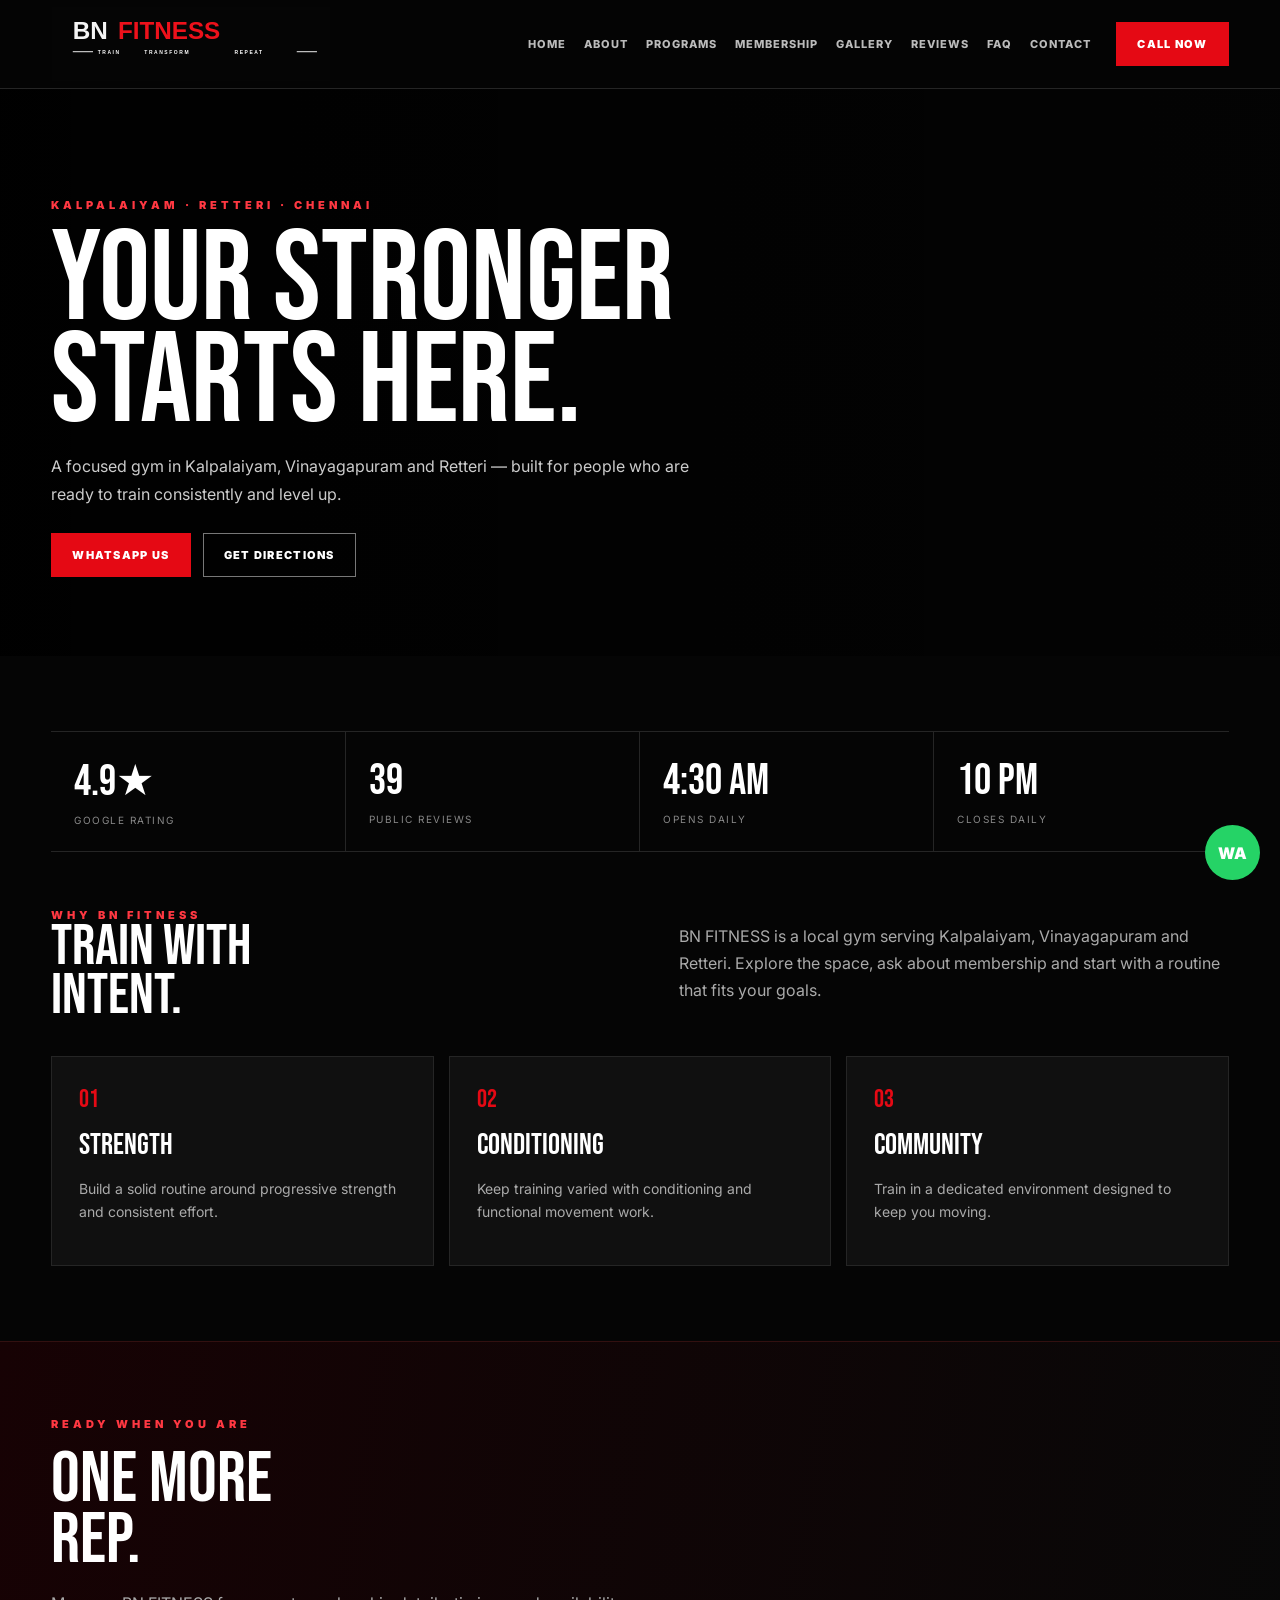
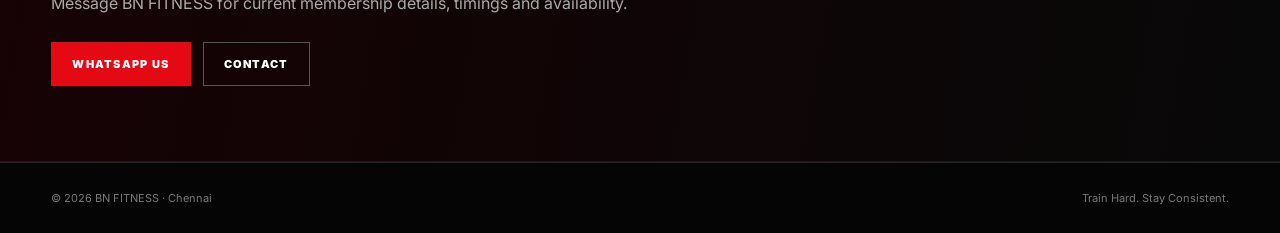
==== index.html @ 68e5e421 "Refresh BN Fitness logo asset cache" ====
<!doctype html><html lang="en"><head><meta charset="utf-8"><meta name="viewport" content="width=device-width,initial-scale=1"><meta name="theme-color" content="#050505"><meta name="description" content="Train with purpose. Build strength. Create a stronger version of yourself at BN FITNESS."><title>BUILD YOUR BEST. | BN FITNESS</title><link rel="stylesheet" href="styles.css"></head><body><header class="nav"><div class="navin container"><a class="logo" href="index.html"><img class="brand-logo" src="assets/bn-fitness-header.svg?v=3" alt="BN FITNESS — Train Transform Repeat"></a><nav class="links"><a href="index.html">Home</a><a href="about.html">About</a><a href="programs.html">Programs</a><a href="membership.html">Membership</a><a href="gallery.html">Gallery</a><a href="reviews.html">Reviews</a><a href="faq.html">FAQ</a><a href="contact.html">Contact</a></nav><a class="btn" href="tel:+917550177070">Call Now</a><button class="menu" id="menuBtn">☰</button></div><div class="mobile" id="mobileMenu"><a href="index.html">Home</a><a href="about.html">About</a><a href="programs.html">Programs</a><a href="membership.html">Membership</a><a href="gallery.html">Gallery</a><a href="reviews.html">Reviews</a><a href="faq.html">FAQ</a><a href="contact.html">Contact</a></div></header><section class="hero" style="background-image:url('https://images.unsplash.com/photo-1534438327276-14e5300c3a48?auto=format&fit=crop&w=1800&q=85')"><div class="container"><div class="ey">KALPALAIYAM · RETTERI · CHENNAI</div><h1>YOUR STRONGER<br>STARTS HERE.</h1><p>A focused gym in Kalpalaiyam, Vinayagapuram and Retteri — built for people who are ready to train consistently and level up.</p><div class="actions"><a class="btn" href="https://wa.me/917550177070?text=Hi%20BN%20FITNESS%2C%20I%27d%20like%20to%20visit%20the%20gym." target="_blank">WhatsApp Us</a><a class="btn out" href="https://www.google.com/maps/search/?api=1&query=BN%20FITNESS%2C%20Kalpalaiyam%2C%20Chennai" target="_blank">Get Directions</a></div></div></section><section class="page"><div class="container"><div class="stats"><div class="stat"><strong>4.9★</strong><span>Google rating</span></div><div class="stat"><strong>39</strong><span>Public reviews</span></div><div class="stat"><strong>4:30 AM</strong><span>Opens daily</span></div><div class="stat"><strong>10 PM</strong><span>Closes daily</span></div></div><div class="head"><div><div class="ey">WHY BN FITNESS</div><h2>TRAIN WITH<br>INTENT.</h2></div><p>BN FITNESS is a local gym serving Kalpalaiyam, Vinayagapuram and Retteri. Explore the space, ask about membership and start with a routine that fits your goals.</p></div><div class="grid"><article class="card"><span class="num">01</span><h3>Strength</h3><p>Build a solid routine around progressive strength and consistent effort.</p></article><article class="card"><span class="num">02</span><h3>Conditioning</h3><p>Keep training varied with conditioning and functional movement work.</p></article><article class="card"><span class="num">03</span><h3>Community</h3><p>Train in a dedicated environment designed to keep you moving.</p></article></div></div></section><section class="cta"><div class="container"><div class="ey">READY WHEN YOU ARE</div><h2>ONE MORE<br>REP.</h2><p>Message BN FITNESS for current membership details, timings and availability.</p><div class="actions"><a class="btn" href="https://wa.me/917550177070?text=Hi%20BN%20FITNESS%2C%20I%27d%20like%20membership%20details." target="_blank">WhatsApp Us</a><a class="btn out" href="contact.html">Contact</a></div></div></section><footer><div class="container foot"><span>© 2026 BN FITNESS · Chennai</span><span>Train Hard. Stay Consistent.</span></div></footer><a class="float" href="https://wa.me/917550177070" target="_blank">WA</a><script src="script.js"></script></body></html>
---- styles.css ----
@import url('https://fonts.googleapis.com/css2?family=Bebas+Neue&family=Inter:wght@400;500;600;700;800;900&display=swap');:root{--r:#e50914;--b:#050505;--p:#101010;--l:#252525;--m:#aaa}*{box-sizing:border-box}html{scroll-behavior:smooth}body{margin:0;background:var(--b);color:#fff;font-family:Inter,Arial,sans-serif}a{color:inherit;text-decoration:none}.container{width:min(1180px,92%);margin:auto}.nav{position:sticky;top:0;z-index:9;background:#050505ee;border-bottom:1px solid var(--l);backdrop-filter:blur(12px)}.navin{height:88px;display:flex;align-items:center;gap:25px}.logo{display:block;width:280px;line-height:1}.brand-logo{display:block;width:280px;height:auto;max-width:100%;object-fit:contain}.brandname{font:29px 'Bebas Neue';line-height:.8;white-space:nowrap}.bnmark{font-size:42px;line-height:.75}.tagline{display:flex;align-items:center;justify-content:flex-start;gap:10px;width:100%;color:#fff;font:700 8px 'Inter',Arial,sans-serif;letter-spacing:3px;white-space:nowrap}.tagline i{display:block;width:55px;height:1px;background:#fff;opacity:.9;flex:0 0 55px}.tagline i:last-child{margin-left:1px}.red{color:var(--r)}.links{display:flex;gap:18px;margin-left:auto}.links a{font-size:11px;font-weight:800;text-transform:uppercase;letter-spacing:1px;color:#bbb}.btn{display:inline-block;background:var(--r);border:1px solid var(--r);padding:14px 20px;font-size:11px;font-weight:900;letter-spacing:1.3px;text-transform:uppercase}.btn.out{background:transparent;border-color:#555}.menu{display:none;background:none;border:0;color:#fff;font-size:25px;margin-left:auto}.mobile{display:none;background:#090909;padding:12px 4%}.mobile.open{display:grid}.mobile a{padding:13px 0;border-bottom:1px solid #1c1c1c;font-size:12px;font-weight:800;text-transform:uppercase}.hero{min-height:63vh;background-size:cover;background-position:center;display:flex;align-items:end;position:relative}.hero:before{content:'';position:absolute;inset:0;background:linear-gradient(90deg,#000e,#0005),linear-gradient(0deg,#050505,transparent 55%)}.hero .container{position:relative;padding:95px 0 65px}.ey{font-size:11px;font-weight:900;letter-spacing:4px;color:#ff3842}.hero h1{font:clamp(65px,10vw,130px)/.8 'Bebas Neue';margin:18px 0;max-width:950px}.hero p{max-width:650px;color:#ccc;line-height:1.75}.page{padding:75px 0}.head{display:flex;justify-content:space-between;gap:30px;align-items:end;margin-bottom:35px}.head h2,.split h2,.cta h2{font:58px/.85 'Bebas Neue';margin:0}.head p{max-width:550px;color:var(--m);line-height:1.7}.grid{display:grid;grid-template-columns:repeat(3,1fr);gap:15px}.card,.review{background:var(--p);border:1px solid var(--l);padding:27px}.card h3{font:30px 'Bebas Neue';margin:12px 0}.card p,.review p{color:#aaa;line-height:1.7;font-size:14px}.num{color:var(--r);font:25px 'Bebas Neue'}.split{display:grid;grid-template-columns:1fr 1fr;gap:50px;align-items:center}.split h2{font-size:70px}.split p{color:#aaa;line-height:1.8}.visual{min-height:450px;background-size:cover;background-position:center;border:1px solid var(--l)}.stats{display:grid;grid-template-columns:repeat(4,1fr);border-block:1px solid var(--l);margin-bottom:55px}.stat{padding:23px;border-right:1px solid var(--l)}.stat:last-child{border:0}.stat strong{display:block;font:43px 'Bebas Neue'}.stat span{font-size:10px;color:#888;text-transform:uppercase;letter-spacing:1.5px}.actions{display:flex;gap:12px;flex-wrap:wrap;margin-top:25px}.cta{padding:75px 0;background:linear-gradient(100deg,#170204,#080808);border-block:1px solid #321010}.cta h2{font-size:72px;margin:18px 0}.cta p{color:#aaa;max-width:600px;line-height:1.7}.form{display:grid;gap:13px}.form input,.form textarea,.form select{width:100%;background:#0d0d0d;border:1px solid #292929;color:#fff;padding:16px}.form textarea{min-height:150px}.gallery{display:grid;grid-template-columns:repeat(3,1fr);gap:8px}.gallery img{width:100%;aspect-ratio:1;object-fit:cover;display:block}.faq{border-top:1px solid var(--l)}details{border-bottom:1px solid var(--l);padding:22px 0}summary{font-weight:800;cursor:pointer}details p{color:#aaa;line-height:1.7}.notice{padding:15px 18px;background:#120a0a;border:1px solid #3a1717;color:#aaa;font-size:12px;line-height:1.6;margin-bottom:25px}.map{width:100%;height:420px;border:0;filter:grayscale(1)}footer{border-top:1px solid var(--l);padding:28px 0;color:#777;font-size:11px}.foot{display:flex;justify-content:space-between}.float{position:fixed;right:20px;bottom:20px;background:#25d366;color:#fff;width:55px;height:55px;border-radius:50%;display:grid;place-items:center;font-weight:900;z-index:20}@media(max-width:900px){.links,.navin>.btn{display:none}.menu{display:block}.grid{grid-template-columns:1fr 1fr}.split{grid-template-columns:1fr}.gallery{grid-template-columns:1fr 1fr}.stats{grid-template-columns:1fr 1fr}.stat:nth-child(2){border-right:0}.stat:nth-child(-n+2){border-bottom:1px solid var(--l)}.head{display:block}}@media(max-width:560px){.logo{width:100%;max-width:240px}.brand-logo{width:240px;height:auto}.tagline{font-size:7px;letter-spacing:2.5px}.tagline i{width:38px;flex-basis:38px}.grid,.gallery{grid-template-columns:1fr}.hero h1{font-size:70px}.head h2,.cta h2{font-size:52px}.split h2{font-size:55px}.page{padding:58px 0}.foot{display:block}.foot span{display:block;margin:7px 0}}.gallery figure{margin:0;background:#0d0d0d;border:1px solid #252525;overflow:hidden}.gallery figure img{aspect-ratio:4/3}.gallery figcaption{padding:12px 14px;font-size:10px;font-weight:800;letter-spacing:1.2px;text-transform:uppercase;color:#aaa}.hero .actions{position:relative}.hero .btn.out{border-color:#777}.gallery-actions{display:flex;gap:12px;flex-wrap:wrap;margin-top:28px}.add-images{cursor:pointer;position:relative}.add-images input{display:none}@media(max-width:560px){.gallery-actions{display:grid}.gallery-actions .btn{width:100%;text-align:center}}
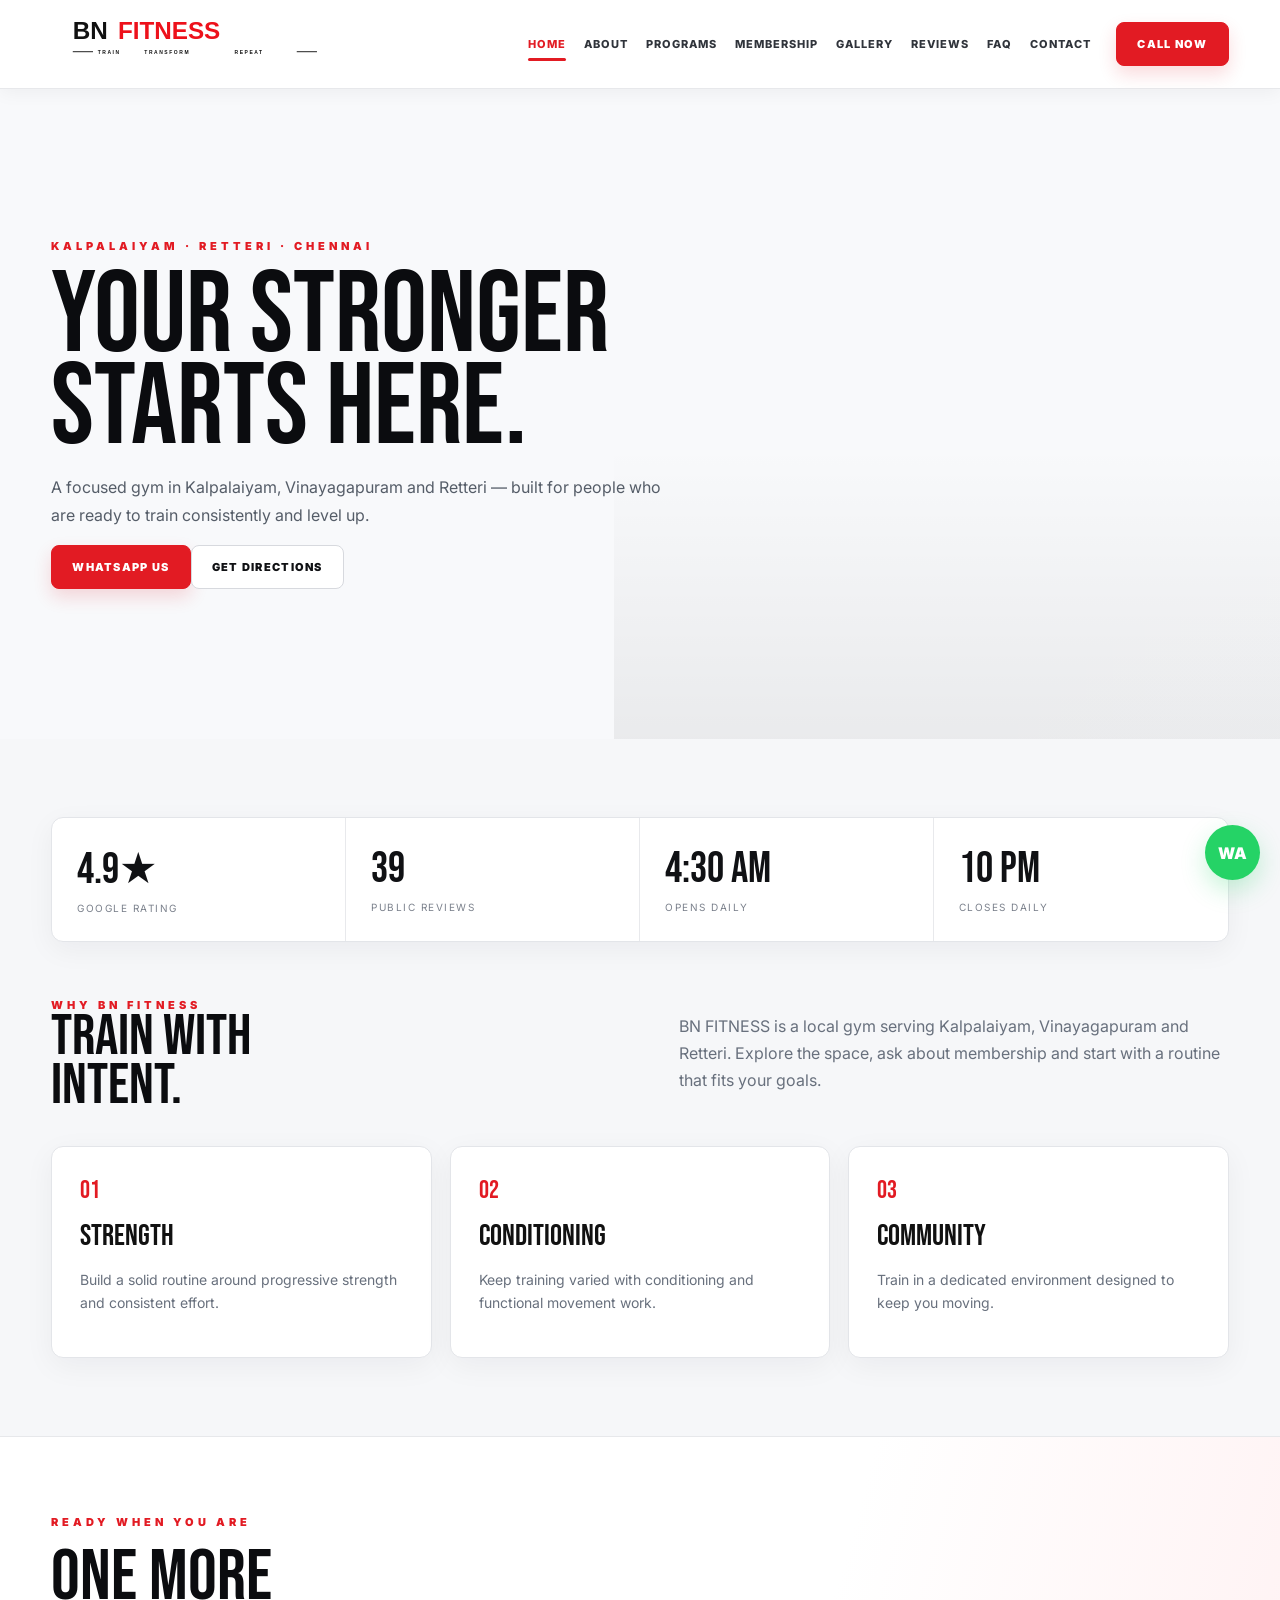
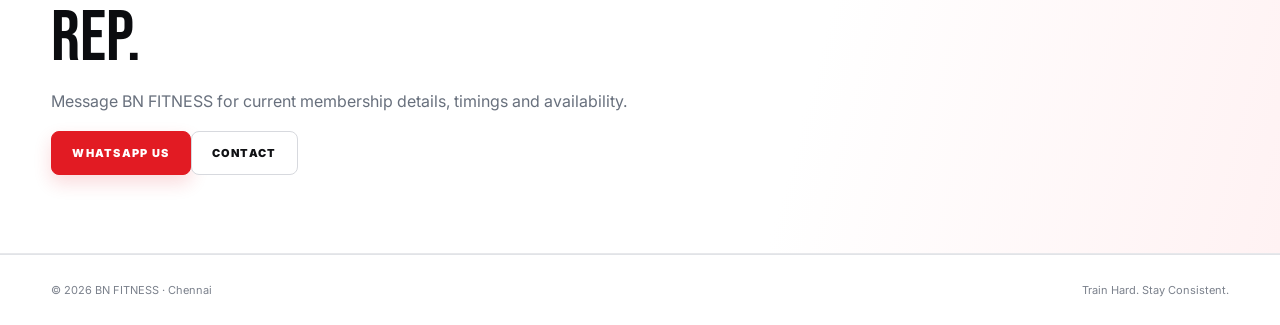
==== commit db5b580d: "Update page theme color for light design" ====
--- a/index.html
+++ b/index.html
@@ -1 +1 @@
-<!doctype html><html lang="en"><head><meta charset="utf-8"><meta name="viewport" content="width=device-width,initial-scale=1"><meta name="theme-color" content="#050505"><meta name="description" content="Train with purpose. Build strength. Create a stronger version of yourself at BN FITNESS."><title>BUILD YOUR BEST. | BN FITNESS</title><link rel="stylesheet" href="styles.css"></head><body><header class="nav"><div class="navin container"><a class="logo" href="index.html"><img class="brand-logo" src="assets/bn-fitness-header.svg?v=3" alt="BN FITNESS — Train Transform Repeat"></a><nav class="links"><a href="index.html">Home</a><a href="about.html">About</a><a href="programs.html">Programs</a><a href="membership.html">Membership</a><a href="gallery.html">Gallery</a><a href="reviews.html">Reviews</a><a href="faq.html">FAQ</a><a href="contact.html">Contact</a></nav><a class="btn" href="tel:+917550177070">Call Now</a><button class="menu" id="menuBtn">☰</button></div><div class="mobile" id="mobileMenu"><a href="index.html">Home</a><a href="about.html">About</a><a href="programs.html">Programs</a><a href="membership.html">Membership</a><a href="gallery.html">Gallery</a><a href="reviews.html">Reviews</a><a href="faq.html">FAQ</a><a href="contact.html">Contact</a></div></header><section class="hero" style="background-image:url('https://images.unsplash.com/photo-1534438327276-14e5300c3a48?auto=format&fit=crop&w=1800&q=85')"><div class="container"><div class="ey">KALPALAIYAM · RETTERI · CHENNAI</div><h1>YOUR STRONGER<br>STARTS HERE.</h1><p>A focused gym in Kalpalaiyam, Vinayagapuram and Retteri — built for people who are ready to train consistently and level up.</p><div class="actions"><a class="btn" href="https://wa.me/917550177070?text=Hi%20BN%20FITNESS%2C%20I%27d%20like%20to%20visit%20the%20gym." target="_blank">WhatsApp Us</a><a class="btn out" href="https://www.google.com/maps/search/?api=1&query=BN%20FITNESS%2C%20Kalpalaiyam%2C%20Chennai" target="_blank">Get Directions</a></div></div></section><section class="page"><div class="container"><div class="stats"><div class="stat"><strong>4.9★</strong><span>Google rating</span></div><div class="stat"><strong>39</strong><span>Public reviews</span></div><div class="stat"><strong>4:30 AM</strong><span>Opens daily</span></div><div class="stat"><strong>10 PM</strong><span>Closes daily</span></div></div><div class="head"><div><div class="ey">WHY BN FITNESS</div><h2>TRAIN WITH<br>INTENT.</h2></div><p>BN FITNESS is a local gym serving Kalpalaiyam, Vinayagapuram and Retteri. Explore the space, ask about membership and start with a routine that fits your goals.</p></div><div class="grid"><article class="card"><span class="num">01</span><h3>Strength</h3><p>Build a solid routine around progressive strength and consistent effort.</p></article><article class="card"><span class="num">02</span><h3>Conditioning</h3><p>Keep training varied with conditioning and functional movement work.</p></article><article class="card"><span class="num">03</span><h3>Community</h3><p>Train in a dedicated environment designed to keep you moving.</p></article></div></div></section><section class="cta"><div class="container"><div class="ey">READY WHEN YOU ARE</div><h2>ONE MORE<br>REP.</h2><p>Message BN FITNESS for current membership details, timings and availability.</p><div class="actions"><a class="btn" href="https://wa.me/917550177070?text=Hi%20BN%20FITNESS%2C%20I%27d%20like%20membership%20details." target="_blank">WhatsApp Us</a><a class="btn out" href="contact.html">Contact</a></div></div></section><footer><div class="container foot"><span>© 2026 BN FITNESS · Chennai</span><span>Train Hard. Stay Consistent.</span></div></footer><a class="float" href="https://wa.me/917550177070" target="_blank">WA</a><script src="script.js"></script></body></html>+<!doctype html><html lang="en"><head><meta charset="utf-8"><meta name="viewport" content="width=device-width,initial-scale=1"><meta name="theme-color" content="#f6f7f9"><meta name="description" content="Train with purpose. Build strength. Create a stronger version of yourself at BN FITNESS."><title>BUILD YOUR BEST. | BN FITNESS</title><link rel="stylesheet" href="styles.css"></head><body><header class="nav"><div class="navin container"><a class="logo" href="index.html"><img class="brand-logo" src="assets/bn-fitness-header.svg?v=3" alt="BN FITNESS — Train Transform Repeat"></a><nav class="links"><a href="index.html">Home</a><a href="about.html">About</a><a href="programs.html">Programs</a><a href="membership.html">Membership</a><a href="gallery.html">Gallery</a><a href="reviews.html">Reviews</a><a href="faq.html">FAQ</a><a href="contact.html">Contact</a></nav><a class="btn" href="tel:+917550177070">Call Now</a><button class="menu" id="menuBtn">☰</button></div><div class="mobile" id="mobileMenu"><a href="index.html">Home</a><a href="about.html">About</a><a href="programs.html">Programs</a><a href="membership.html">Membership</a><a href="gallery.html">Gallery</a><a href="reviews.html">Reviews</a><a href="faq.html">FAQ</a><a href="contact.html">Contact</a></div></header><section class="hero" style="background-image:url('https://images.unsplash.com/photo-1534438327276-14e5300c3a48?auto=format&fit=crop&w=1800&q=85')"><div class="container"><div class="ey">KALPALAIYAM · RETTERI · CHENNAI</div><h1>YOUR STRONGER<br>STARTS HERE.</h1><p>A focused gym in Kalpalaiyam, Vinayagapuram and Retteri — built for people who are ready to train consistently and level up.</p><div class="actions"><a class="btn" href="https://wa.me/917550177070?text=Hi%20BN%20FITNESS%2C%20I%27d%20like%20to%20visit%20the%20gym." target="_blank">WhatsApp Us</a><a class="btn out" href="https://www.google.com/maps/search/?api=1&query=BN%20FITNESS%2C%20Kalpalaiyam%2C%20Chennai" target="_blank">Get Directions</a></div></div></section><section class="page"><div class="container"><div class="stats"><div class="stat"><strong>4.9★</strong><span>Google rating</span></div><div class="stat"><strong>39</strong><span>Public reviews</span></div><div class="stat"><strong>4:30 AM</strong><span>Opens daily</span></div><div class="stat"><strong>10 PM</strong><span>Closes daily</span></div></div><div class="head"><div><div class="ey">WHY BN FITNESS</div><h2>TRAIN WITH<br>INTENT.</h2></div><p>BN FITNESS is a local gym serving Kalpalaiyam, Vinayagapuram and Retteri. Explore the space, ask about membership and start with a routine that fits your goals.</p></div><div class="grid"><article class="card"><span class="num">01</span><h3>Strength</h3><p>Build a solid routine around progressive strength and consistent effort.</p></article><article class="card"><span class="num">02</span><h3>Conditioning</h3><p>Keep training varied with conditioning and functional movement work.</p></article><article class="card"><span class="num">03</span><h3>Community</h3><p>Train in a dedicated environment designed to keep you moving.</p></article></div></div></section><section class="cta"><div class="container"><div class="ey">READY WHEN YOU ARE</div><h2>ONE MORE<br>REP.</h2><p>Message BN FITNESS for current membership details, timings and availability.</p><div class="actions"><a class="btn" href="https://wa.me/917550177070?text=Hi%20BN%20FITNESS%2C%20I%27d%20like%20membership%20details." target="_blank">WhatsApp Us</a><a class="btn out" href="contact.html">Contact</a></div></div></section><footer><div class="container foot"><span>© 2026 BN FITNESS · Chennai</span><span>Train Hard. Stay Consistent.</span></div></footer><a class="float" href="https://wa.me/917550177070" target="_blank">WA</a><script src="script.js"></script></body></html>
--- a/styles.css
+++ b/styles.css
@@ -1 +1,86 @@
-@import url('https://fonts.googleapis.com/css2?family=Bebas+Neue&family=Inter:wght@400;500;600;700;800;900&display=swap');:root{--r:#e50914;--b:#050505;--p:#101010;--l:#252525;--m:#aaa}*{box-sizing:border-box}html{scroll-behavior:smooth}body{margin:0;background:var(--b);color:#fff;font-family:Inter,Arial,sans-serif}a{color:inherit;text-decoration:none}.container{width:min(1180px,92%);margin:auto}.nav{position:sticky;top:0;z-index:9;background:#050505ee;border-bottom:1px solid var(--l);backdrop-filter:blur(12px)}.navin{height:88px;display:flex;align-items:center;gap:25px}.logo{display:block;width:280px;line-height:1}.brand-logo{display:block;width:280px;height:auto;max-width:100%;object-fit:contain}.brandname{font:29px 'Bebas Neue';line-height:.8;white-space:nowrap}.bnmark{font-size:42px;line-height:.75}.tagline{display:flex;align-items:center;justify-content:flex-start;gap:10px;width:100%;color:#fff;font:700 8px 'Inter',Arial,sans-serif;letter-spacing:3px;white-space:nowrap}.tagline i{display:block;width:55px;height:1px;background:#fff;opacity:.9;flex:0 0 55px}.tagline i:last-child{margin-left:1px}.red{color:var(--r)}.links{display:flex;gap:18px;margin-left:auto}.links a{font-size:11px;font-weight:800;text-transform:uppercase;letter-spacing:1px;color:#bbb}.btn{display:inline-block;background:var(--r);border:1px solid var(--r);padding:14px 20px;font-size:11px;font-weight:900;letter-spacing:1.3px;text-transform:uppercase}.btn.out{background:transparent;border-color:#555}.menu{display:none;background:none;border:0;color:#fff;font-size:25px;margin-left:auto}.mobile{display:none;background:#090909;padding:12px 4%}.mobile.open{display:grid}.mobile a{padding:13px 0;border-bottom:1px solid #1c1c1c;font-size:12px;font-weight:800;text-transform:uppercase}.hero{min-height:63vh;background-size:cover;background-position:center;display:flex;align-items:end;position:relative}.hero:before{content:'';position:absolute;inset:0;background:linear-gradient(90deg,#000e,#0005),linear-gradient(0deg,#050505,transparent 55%)}.hero .container{position:relative;padding:95px 0 65px}.ey{font-size:11px;font-weight:900;letter-spacing:4px;color:#ff3842}.hero h1{font:clamp(65px,10vw,130px)/.8 'Bebas Neue';margin:18px 0;max-width:950px}.hero p{max-width:650px;color:#ccc;line-height:1.75}.page{padding:75px 0}.head{display:flex;justify-content:space-between;gap:30px;align-items:end;margin-bottom:35px}.head h2,.split h2,.cta h2{font:58px/.85 'Bebas Neue';margin:0}.head p{max-width:550px;color:var(--m);line-height:1.7}.grid{display:grid;grid-template-columns:repeat(3,1fr);gap:15px}.card,.review{background:var(--p);border:1px solid var(--l);padding:27px}.card h3{font:30px 'Bebas Neue';margin:12px 0}.card p,.review p{color:#aaa;line-height:1.7;font-size:14px}.num{color:var(--r);font:25px 'Bebas Neue'}.split{display:grid;grid-template-columns:1fr 1fr;gap:50px;align-items:center}.split h2{font-size:70px}.split p{color:#aaa;line-height:1.8}.visual{min-height:450px;background-size:cover;background-position:center;border:1px solid var(--l)}.stats{display:grid;grid-template-columns:repeat(4,1fr);border-block:1px solid var(--l);margin-bottom:55px}.stat{padding:23px;border-right:1px solid var(--l)}.stat:last-child{border:0}.stat strong{display:block;font:43px 'Bebas Neue'}.stat span{font-size:10px;color:#888;text-transform:uppercase;letter-spacing:1.5px}.actions{display:flex;gap:12px;flex-wrap:wrap;margin-top:25px}.cta{padding:75px 0;background:linear-gradient(100deg,#170204,#080808);border-block:1px solid #321010}.cta h2{font-size:72px;margin:18px 0}.cta p{color:#aaa;max-width:600px;line-height:1.7}.form{display:grid;gap:13px}.form input,.form textarea,.form select{width:100%;background:#0d0d0d;border:1px solid #292929;color:#fff;padding:16px}.form textarea{min-height:150px}.gallery{display:grid;grid-template-columns:repeat(3,1fr);gap:8px}.gallery img{width:100%;aspect-ratio:1;object-fit:cover;display:block}.faq{border-top:1px solid var(--l)}details{border-bottom:1px solid var(--l);padding:22px 0}summary{font-weight:800;cursor:pointer}details p{color:#aaa;line-height:1.7}.notice{padding:15px 18px;background:#120a0a;border:1px solid #3a1717;color:#aaa;font-size:12px;line-height:1.6;margin-bottom:25px}.map{width:100%;height:420px;border:0;filter:grayscale(1)}footer{border-top:1px solid var(--l);padding:28px 0;color:#777;font-size:11px}.foot{display:flex;justify-content:space-between}.float{position:fixed;right:20px;bottom:20px;background:#25d366;color:#fff;width:55px;height:55px;border-radius:50%;display:grid;place-items:center;font-weight:900;z-index:20}@media(max-width:900px){.links,.navin>.btn{display:none}.menu{display:block}.grid{grid-template-columns:1fr 1fr}.split{grid-template-columns:1fr}.gallery{grid-template-columns:1fr 1fr}.stats{grid-template-columns:1fr 1fr}.stat:nth-child(2){border-right:0}.stat:nth-child(-n+2){border-bottom:1px solid var(--l)}.head{display:block}}@media(max-width:560px){.logo{width:100%;max-width:240px}.brand-logo{width:240px;height:auto}.tagline{font-size:7px;letter-spacing:2.5px}.tagline i{width:38px;flex-basis:38px}.grid,.gallery{grid-template-columns:1fr}.hero h1{font-size:70px}.head h2,.cta h2{font-size:52px}.split h2{font-size:55px}.page{padding:58px 0}.foot{display:block}.foot span{display:block;margin:7px 0}}.gallery figure{margin:0;background:#0d0d0d;border:1px solid #252525;overflow:hidden}.gallery figure img{aspect-ratio:4/3}.gallery figcaption{padding:12px 14px;font-size:10px;font-weight:800;letter-spacing:1.2px;text-transform:uppercase;color:#aaa}.hero .actions{position:relative}.hero .btn.out{border-color:#777}.gallery-actions{display:flex;gap:12px;flex-wrap:wrap;margin-top:28px}.add-images{cursor:pointer;position:relative}.add-images input{display:none}@media(max-width:560px){.gallery-actions{display:grid}.gallery-actions .btn{width:100%;text-align:center}}+@import url('https://fonts.googleapis.com/css2?family=Bebas+Neue&family=Inter:wght@400;500;600;700;800;900&display=swap');
+:root{--r:#e21b23;--b:#f6f7f9;--p:#fff;--l:#e5e7eb;--m:#68707d;--ink:#101114;--soft:#eef0f3}
+*{box-sizing:border-box}
+html{scroll-behavior:smooth}
+body{margin:0;background:var(--b);color:var(--ink);font-family:Inter,Arial,sans-serif}
+a{color:inherit;text-decoration:none}
+.container{width:min(1180px,92%);margin:auto}
+.nav{position:sticky;top:0;z-index:9;background:rgba(255,255,255,.94);border-bottom:1px solid #e7e8eb;backdrop-filter:blur(14px);box-shadow:0 3px 18px rgba(0,0,0,.05)}
+.navin{min-height:88px;display:flex;align-items:center;gap:25px}
+.logo{display:block;width:280px;line-height:1}
+.brand-logo{display:block;width:280px;height:auto;max-width:100%;object-fit:contain}
+.links{display:flex;gap:18px;margin-left:auto}
+.links a{font-size:11px;font-weight:800;text-transform:uppercase;letter-spacing:1px;color:#30343b;position:relative;padding:34px 0}
+.links a:hover,.links a:first-child{color:var(--r)}
+.links a:first-child:after{content:'';position:absolute;left:0;right:0;bottom:24px;height:3px;background:var(--r);border-radius:3px}
+.btn{display:inline-block;background:var(--r);border:1px solid var(--r);color:#fff;padding:14px 20px;font-size:11px;font-weight:900;letter-spacing:1.3px;text-transform:uppercase;border-radius:8px;box-shadow:0 8px 18px rgba(226,27,35,.16)}
+.btn:hover{transform:translateY(-1px)}
+.btn.out{background:#fff;color:var(--ink);border-color:#d7d9de;box-shadow:none}
+.menu{display:none;background:none;border:0;color:var(--ink);font-size:25px;margin-left:auto}
+.mobile{display:none;background:#fff;padding:12px 4%;border-top:1px solid #eee}
+.mobile.open{display:grid}
+.mobile a{padding:13px 0;border-bottom:1px solid #eceef1;font-size:12px;font-weight:800;text-transform:uppercase}
+.hero{min-height:650px;background-color:#f8f9fb;background-size:50% 100%;background-position:right center;background-repeat:no-repeat;display:flex;align-items:center;position:relative;overflow:hidden}
+.hero:before{content:'';position:absolute;top:0;bottom:0;left:48%;right:0;background:linear-gradient(90deg,rgba(248,249,251,0),rgba(248,249,251,.04)),linear-gradient(0deg,rgba(0,0,0,.06),transparent 45%);pointer-events:none}
+.hero .container{position:relative;z-index:1;padding:90px 0;max-width:1180px}
+.hero .container>*{max-width:620px}
+.ey{font-size:11px;font-weight:900;letter-spacing:4px;color:var(--r)}
+.hero h1{font:clamp(65px,9vw,125px)/.8 'Bebas Neue';margin:18px 0;color:#0b0c0f;max-width:700px}
+.hero p{max-width:620px;color:#555d68;line-height:1.75}
+.hero .actions{position:relative}
+.page{padding:78px 0}
+.head{display:flex;justify-content:space-between;gap:30px;align-items:end;margin-bottom:35px}
+.head h2,.split h2,.cta h2{font:58px/.85 'Bebas Neue';margin:0;color:#0b0c0f}
+.head p{max-width:550px;color:var(--m);line-height:1.7}
+.grid{display:grid;grid-template-columns:repeat(3,1fr);gap:18px}
+.card,.review{background:#fff;border:1px solid #e3e5e9;border-radius:12px;padding:28px;box-shadow:0 8px 30px rgba(17,24,39,.05)}
+.card:hover,.review:hover{box-shadow:0 14px 34px rgba(17,24,39,.09);transform:translateY(-2px)}
+.card h3{font:30px 'Bebas Neue';margin:12px 0;color:#111}
+.card p,.review p{color:#68707d;line-height:1.7;font-size:14px}
+.num{color:var(--r);font:25px 'Bebas Neue'}
+.split{display:grid;grid-template-columns:1fr 1fr;gap:50px;align-items:center}
+.split h2{font-size:70px}
+.split p{color:#68707d;line-height:1.8}
+.visual{min-height:450px;background-size:cover;background-position:center;border:1px solid #e1e3e7;border-radius:14px;box-shadow:0 12px 32px rgba(17,24,39,.08)}
+.stats{display:grid;grid-template-columns:repeat(4,1fr);background:#fff;border:1px solid #e3e5e9;border-radius:12px;box-shadow:0 8px 28px rgba(17,24,39,.05);margin-bottom:55px}
+.stat{padding:25px;border-right:1px solid #e8e9ec}
+.stat:last-child{border:0}
+.stat strong{display:block;font:43px 'Bebas Neue';color:#101114}
+.stat span{font-size:10px;color:#7b818c;text-transform:uppercase;letter-spacing:1.5px}
+.cta{padding:78px 0;background:linear-gradient(105deg,#fff 0%,#fff 63%,#fff2f3 100%);border-block:1px solid #e7e8eb}
+.cta h2{font-size:72px;margin:18px 0}
+.cta p{color:#68707d;max-width:600px;line-height:1.7}
+.form{display:grid;gap:13px}
+.form input,.form textarea,.form select{width:100%;background:#fff;border:1px solid #dfe2e7;border-radius:8px;color:#111;padding:16px;font:inherit}
+.form textarea{min-height:150px}
+.faq{border-top:1px solid #dfe2e7}
+details{border-bottom:1px solid #dfe2e7;padding:22px 0}
+summary{font-weight:800;cursor:pointer}
+details p{color:#68707d;line-height:1.7}
+.notice{padding:15px 18px;background:#fff7f7;border:1px solid #f0cccc;border-radius:8px;color:#68707d;font-size:12px;line-height:1.6;margin-bottom:25px}
+.map{width:100%;height:420px;border:0;filter:none;border-radius:12px;box-shadow:0 8px 28px rgba(17,24,39,.06)}
+footer{border-top:1px solid #e1e3e7;padding:28px 0;color:#7b818c;font-size:11px;background:#fff}
+.foot{display:flex;justify-content:space-between}
+.float{position:fixed;right:20px;bottom:20px;background:#25d366;color:#fff;width:55px;height:55px;border-radius:50%;display:grid;place-items:center;font-weight:900;z-index:20;box-shadow:0 10px 25px rgba(37,211,102,.25)}
+.gallery{display:grid;grid-template-columns:repeat(3,1fr);gap:12px}
+.gallery img{width:100%;aspect-ratio:1;object-fit:cover;display:block}
+.gallery figure{margin:0;background:#fff;border:1px solid #e3e5e9;border-radius:10px;overflow:hidden;box-shadow:0 6px 22px rgba(17,24,39,.05)}
+.gallery figure img{aspect-ratio:4/3}
+.gallery figcaption{padding:12px 14px;font-size:10px;font-weight:800;letter-spacing:1.2px;text-transform:uppercase;color:#68707d}
+.gallery-actions{display:flex;gap:12px;flex-wrap:wrap;margin-top:28px}
+.add-images{cursor:pointer;position:relative}
+.add-images input{display:none}
+@media(max-width:900px){
+.links,.navin>.btn{display:none}.menu{display:block}
+.grid{grid-template-columns:1fr 1fr}.split{grid-template-columns:1fr}
+.gallery{grid-template-columns:1fr 1fr}.stats{grid-template-columns:1fr 1fr}
+.stat:nth-child(2){border-right:0}.stat:nth-child(-n+2){border-bottom:1px solid #e8e9ec}
+.head{display:block}.hero{background-size:48% 100%;min-height:600px}
+}
+@media(max-width:560px){
+.logo{width:100%;max-width:240px}.brand-logo{width:240px;height:auto}
+.grid,.gallery{grid-template-columns:1fr}.hero{min-height:650px;background-size:100% 48%;background-position:center bottom;align-items:flex-start}
+.hero:before{left:0;right:0;bottom:0;top:52%;background:linear-gradient(180deg,rgba(248,249,251,0),rgba(248,249,251,.72))}
+.hero .container{padding:58px 0 330px}.hero h1{font-size:70px}.head h2,.cta h2{font-size:52px}.split h2{font-size:55px}.page{padding:58px 0}
+.foot{display:block}.foot span{display:block;margin:7px 0}.gallery-actions{display:grid}.gallery-actions .btn{width:100%;text-align:center}
+}
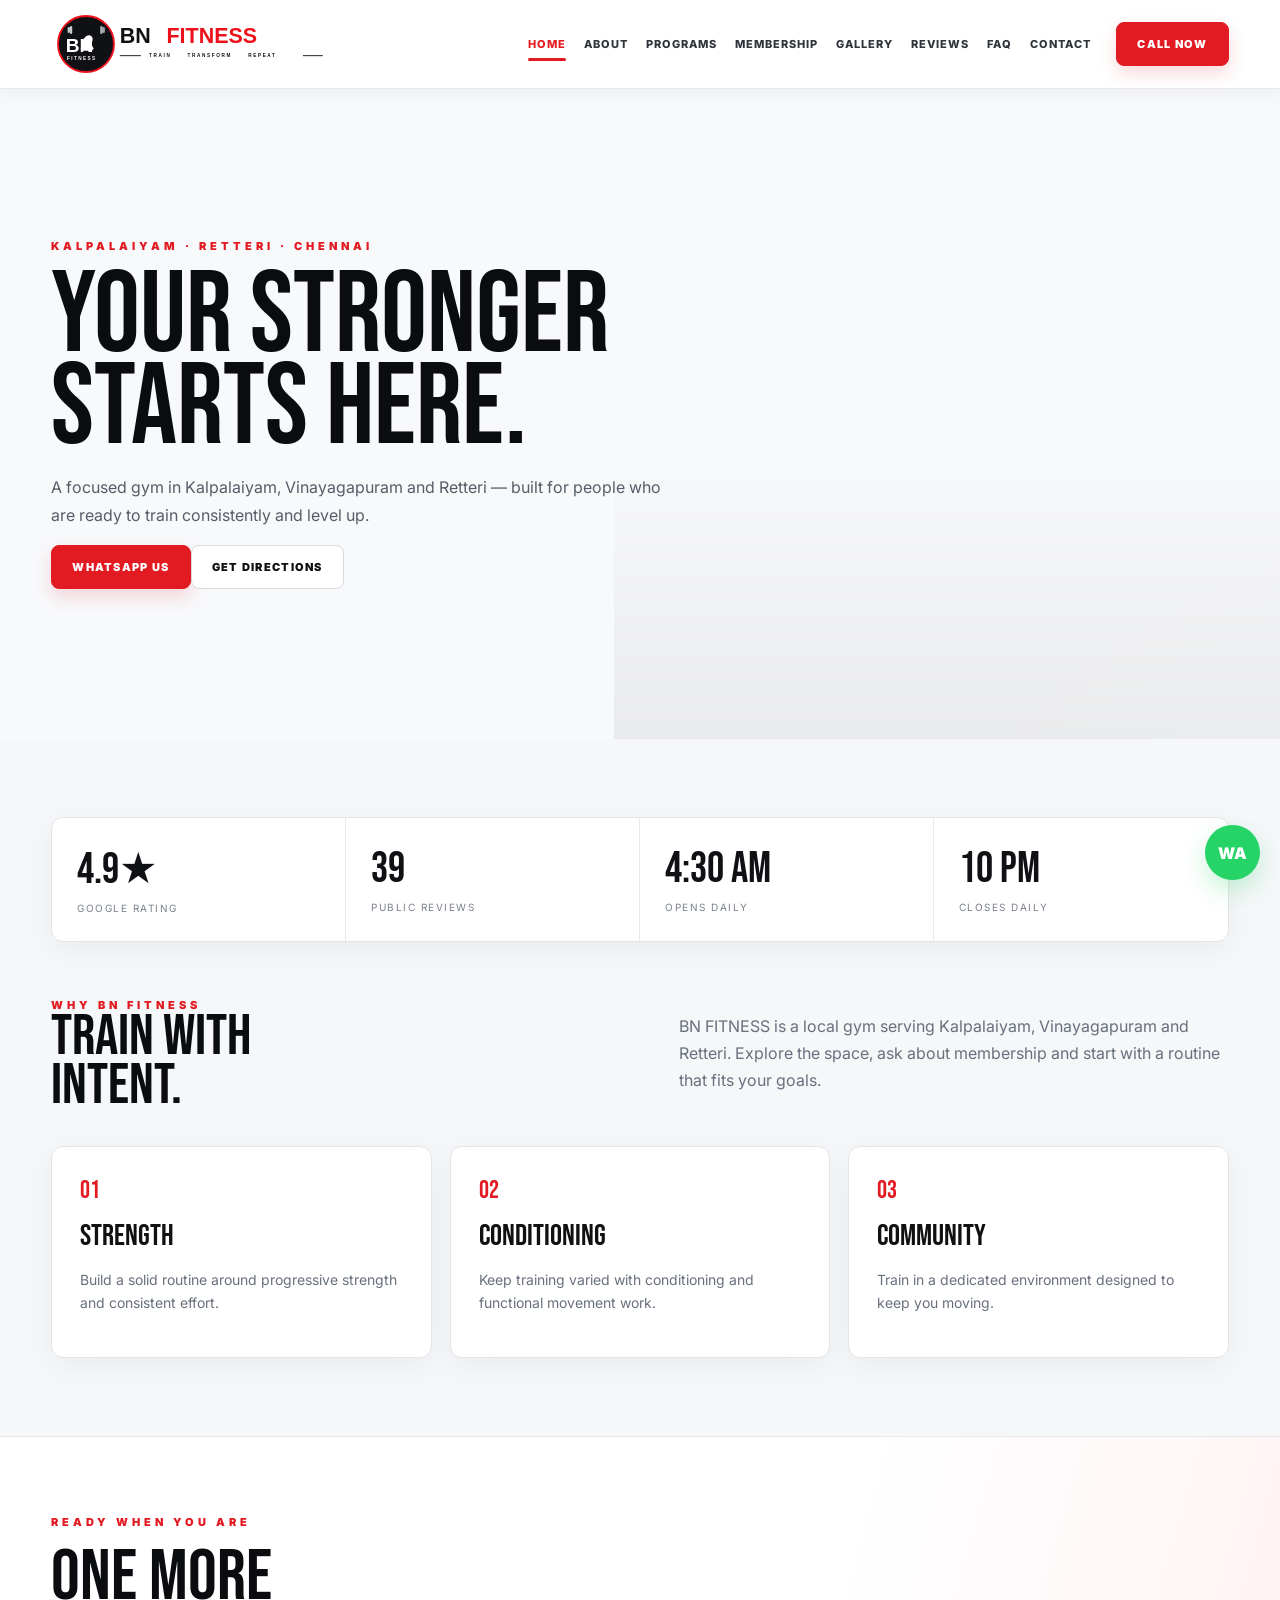
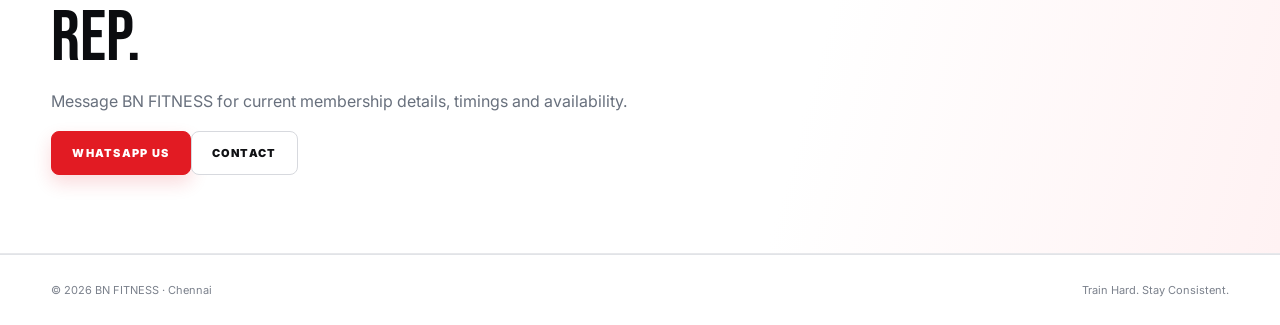
==== commit fe49c129: "Refresh BN Fitness logo version" ====
--- a/index.html
+++ b/index.html
@@ -1 +1 @@
-<!doctype html><html lang="en"><head><meta charset="utf-8"><meta name="viewport" content="width=device-width,initial-scale=1"><meta name="theme-color" content="#f6f7f9"><meta name="description" content="Train with purpose. Build strength. Create a stronger version of yourself at BN FITNESS."><title>BUILD YOUR BEST. | BN FITNESS</title><link rel="stylesheet" href="styles.css"></head><body><header class="nav"><div class="navin container"><a class="logo" href="index.html"><img class="brand-logo" src="assets/bn-fitness-header.svg?v=3" alt="BN FITNESS — Train Transform Repeat"></a><nav class="links"><a href="index.html">Home</a><a href="about.html">About</a><a href="programs.html">Programs</a><a href="membership.html">Membership</a><a href="gallery.html">Gallery</a><a href="reviews.html">Reviews</a><a href="faq.html">FAQ</a><a href="contact.html">Contact</a></nav><a class="btn" href="tel:+917550177070">Call Now</a><button class="menu" id="menuBtn">☰</button></div><div class="mobile" id="mobileMenu"><a href="index.html">Home</a><a href="about.html">About</a><a href="programs.html">Programs</a><a href="membership.html">Membership</a><a href="gallery.html">Gallery</a><a href="reviews.html">Reviews</a><a href="faq.html">FAQ</a><a href="contact.html">Contact</a></div></header><section class="hero" style="background-image:url('https://images.unsplash.com/photo-1534438327276-14e5300c3a48?auto=format&fit=crop&w=1800&q=85')"><div class="container"><div class="ey">KALPALAIYAM · RETTERI · CHENNAI</div><h1>YOUR STRONGER<br>STARTS HERE.</h1><p>A focused gym in Kalpalaiyam, Vinayagapuram and Retteri — built for people who are ready to train consistently and level up.</p><div class="actions"><a class="btn" href="https://wa.me/917550177070?text=Hi%20BN%20FITNESS%2C%20I%27d%20like%20to%20visit%20the%20gym." target="_blank">WhatsApp Us</a><a class="btn out" href="https://www.google.com/maps/search/?api=1&query=BN%20FITNESS%2C%20Kalpalaiyam%2C%20Chennai" target="_blank">Get Directions</a></div></div></section><section class="page"><div class="container"><div class="stats"><div class="stat"><strong>4.9★</strong><span>Google rating</span></div><div class="stat"><strong>39</strong><span>Public reviews</span></div><div class="stat"><strong>4:30 AM</strong><span>Opens daily</span></div><div class="stat"><strong>10 PM</strong><span>Closes daily</span></div></div><div class="head"><div><div class="ey">WHY BN FITNESS</div><h2>TRAIN WITH<br>INTENT.</h2></div><p>BN FITNESS is a local gym serving Kalpalaiyam, Vinayagapuram and Retteri. Explore the space, ask about membership and start with a routine that fits your goals.</p></div><div class="grid"><article class="card"><span class="num">01</span><h3>Strength</h3><p>Build a solid routine around progressive strength and consistent effort.</p></article><article class="card"><span class="num">02</span><h3>Conditioning</h3><p>Keep training varied with conditioning and functional movement work.</p></article><article class="card"><span class="num">03</span><h3>Community</h3><p>Train in a dedicated environment designed to keep you moving.</p></article></div></div></section><section class="cta"><div class="container"><div class="ey">READY WHEN YOU ARE</div><h2>ONE MORE<br>REP.</h2><p>Message BN FITNESS for current membership details, timings and availability.</p><div class="actions"><a class="btn" href="https://wa.me/917550177070?text=Hi%20BN%20FITNESS%2C%20I%27d%20like%20membership%20details." target="_blank">WhatsApp Us</a><a class="btn out" href="contact.html">Contact</a></div></div></section><footer><div class="container foot"><span>© 2026 BN FITNESS · Chennai</span><span>Train Hard. Stay Consistent.</span></div></footer><a class="float" href="https://wa.me/917550177070" target="_blank">WA</a><script src="script.js"></script></body></html>+<!doctype html><html lang="en"><head><meta charset="utf-8"><meta name="viewport" content="width=device-width,initial-scale=1"><meta name="theme-color" content="#f6f7f9"><meta name="description" content="Train with purpose. Build strength. Create a stronger version of yourself at BN FITNESS."><title>BUILD YOUR BEST. | BN FITNESS</title><link rel="stylesheet" href="styles.css"></head><body><header class="nav"><div class="navin container"><a class="logo" href="index.html"><img class="brand-logo" src="assets/bn-fitness-header.svg?v=4" alt="BN FITNESS — Train Transform Repeat"></a><nav class="links"><a href="index.html">Home</a><a href="about.html">About</a><a href="programs.html">Programs</a><a href="membership.html">Membership</a><a href="gallery.html">Gallery</a><a href="reviews.html">Reviews</a><a href="faq.html">FAQ</a><a href="contact.html">Contact</a></nav><a class="btn" href="tel:+917550177070">Call Now</a><button class="menu" id="menuBtn">☰</button></div><div class="mobile" id="mobileMenu"><a href="index.html">Home</a><a href="about.html">About</a><a href="programs.html">Programs</a><a href="membership.html">Membership</a><a href="gallery.html">Gallery</a><a href="reviews.html">Reviews</a><a href="faq.html">FAQ</a><a href="contact.html">Contact</a></div></header><section class="hero" style="background-image:url('https://images.unsplash.com/photo-1534438327276-14e5300c3a48?auto=format&fit=crop&w=1800&q=85')"><div class="container"><div class="ey">KALPALAIYAM · RETTERI · CHENNAI</div><h1>YOUR STRONGER<br>STARTS HERE.</h1><p>A focused gym in Kalpalaiyam, Vinayagapuram and Retteri — built for people who are ready to train consistently and level up.</p><div class="actions"><a class="btn" href="https://wa.me/917550177070?text=Hi%20BN%20FITNESS%2C%20I%27d%20like%20to%20visit%20the%20gym." target="_blank">WhatsApp Us</a><a class="btn out" href="https://www.google.com/maps/search/?api=1&query=BN%20FITNESS%2C%20Kalpalaiyam%2C%20Chennai" target="_blank">Get Directions</a></div></div></section><section class="page"><div class="container"><div class="stats"><div class="stat"><strong>4.9★</strong><span>Google rating</span></div><div class="stat"><strong>39</strong><span>Public reviews</span></div><div class="stat"><strong>4:30 AM</strong><span>Opens daily</span></div><div class="stat"><strong>10 PM</strong><span>Closes daily</span></div></div><div class="head"><div><div class="ey">WHY BN FITNESS</div><h2>TRAIN WITH<br>INTENT.</h2></div><p>BN FITNESS is a local gym serving Kalpalaiyam, Vinayagapuram and Retteri. Explore the space, ask about membership and start with a routine that fits your goals.</p></div><div class="grid"><article class="card"><span class="num">01</span><h3>Strength</h3><p>Build a solid routine around progressive strength and consistent effort.</p></article><article class="card"><span class="num">02</span><h3>Conditioning</h3><p>Keep training varied with conditioning and functional movement work.</p></article><article class="card"><span class="num">03</span><h3>Community</h3><p>Train in a dedicated environment designed to keep you moving.</p></article></div></div></section><section class="cta"><div class="container"><div class="ey">READY WHEN YOU ARE</div><h2>ONE MORE<br>REP.</h2><p>Message BN FITNESS for current membership details, timings and availability.</p><div class="actions"><a class="btn" href="https://wa.me/917550177070?text=Hi%20BN%20FITNESS%2C%20I%27d%20like%20membership%20details." target="_blank">WhatsApp Us</a><a class="btn out" href="contact.html">Contact</a></div></div></section><footer><div class="container foot"><span>© 2026 BN FITNESS · Chennai</span><span>Train Hard. Stay Consistent.</span></div></footer><a class="float" href="https://wa.me/917550177070" target="_blank">WA</a><script src="script.js"></script></body></html>
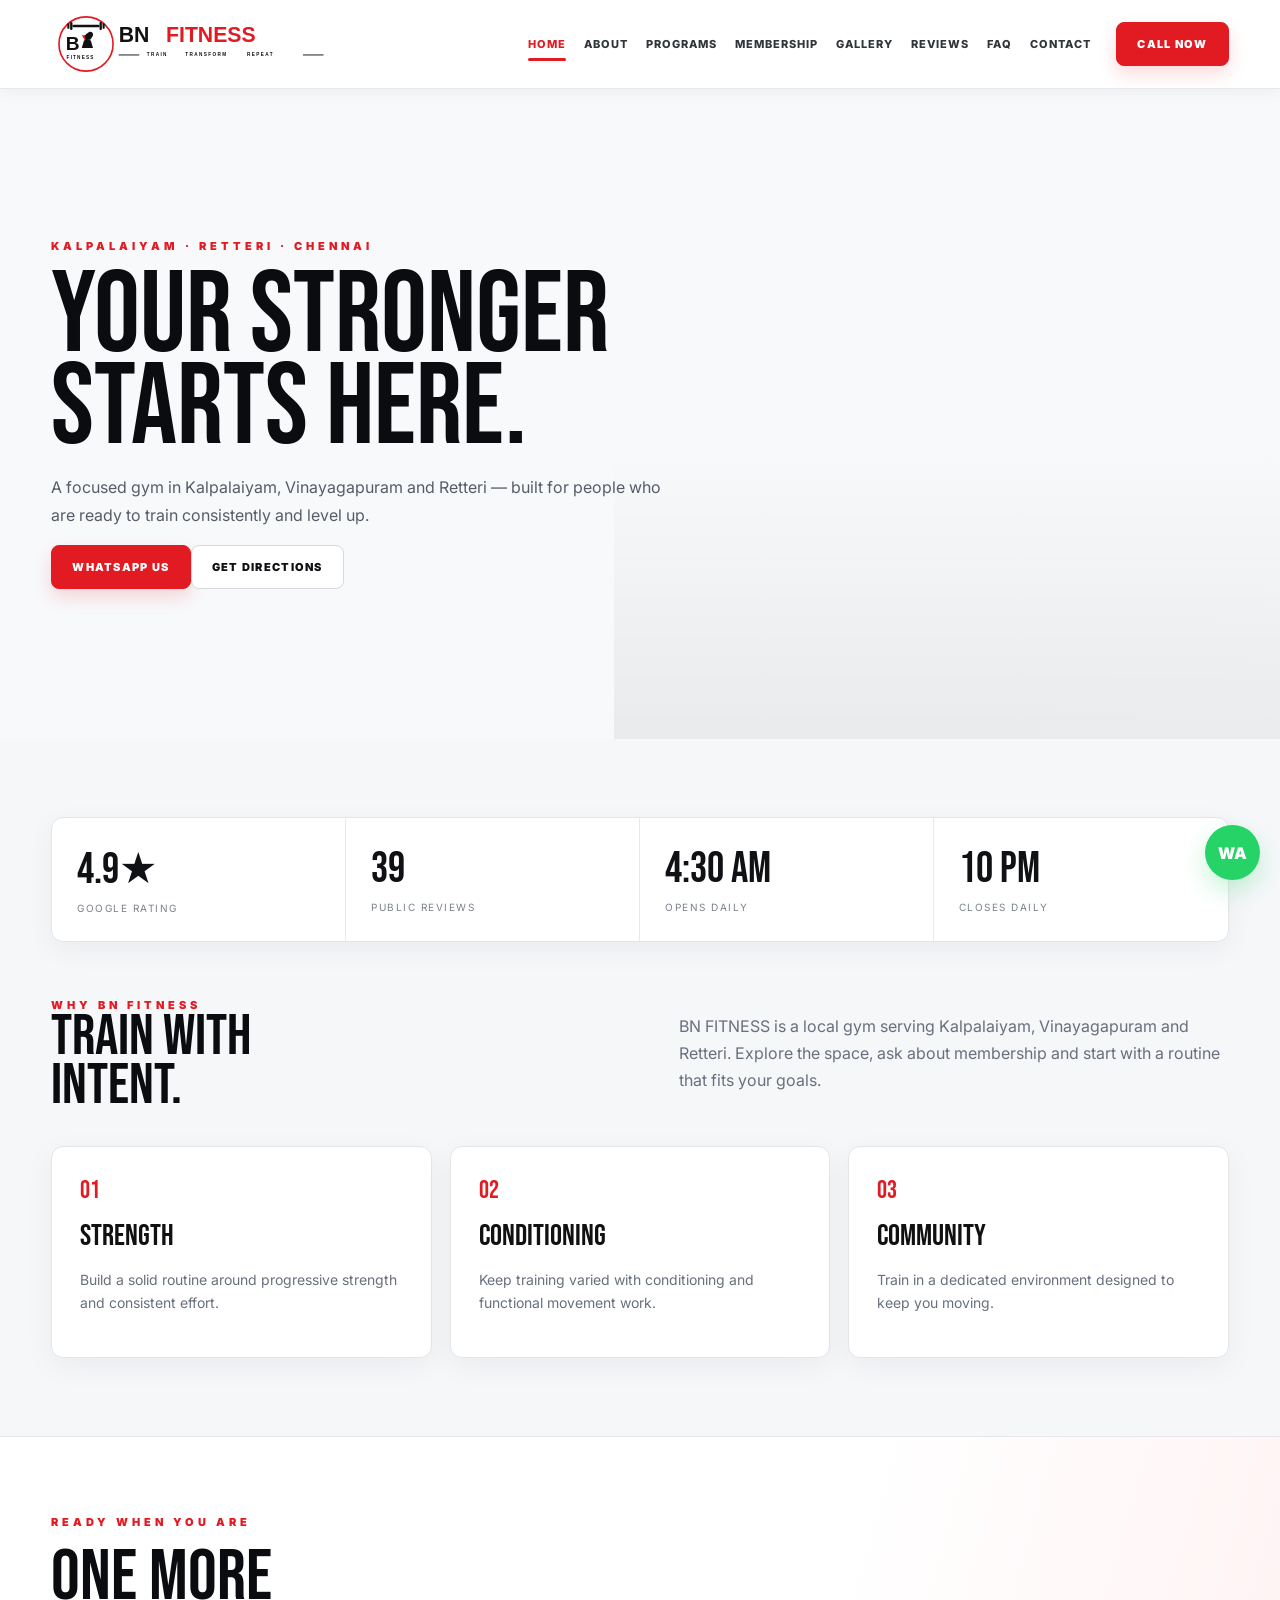
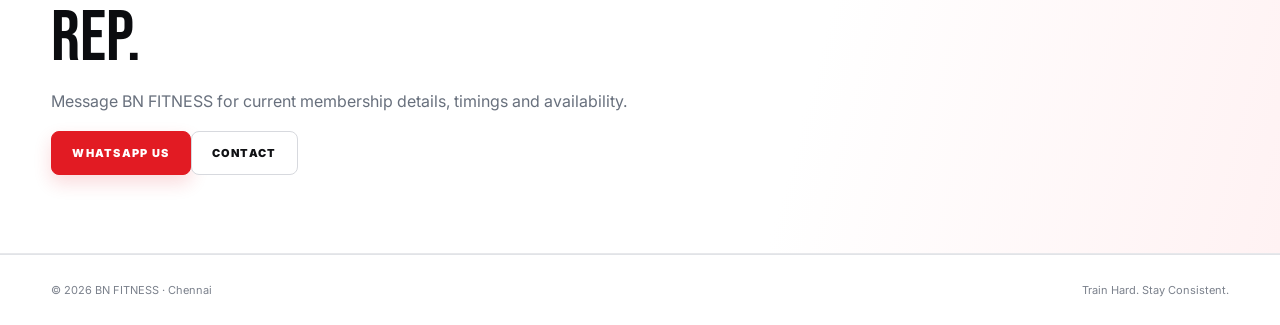
==== commit 6716014a: "Refresh BN Fitness logo cache version" ====
--- a/index.html
+++ b/index.html
@@ -1 +1 @@
-<!doctype html><html lang="en"><head><meta charset="utf-8"><meta name="viewport" content="width=device-width,initial-scale=1"><meta name="theme-color" content="#f6f7f9"><meta name="description" content="Train with purpose. Build strength. Create a stronger version of yourself at BN FITNESS."><title>BUILD YOUR BEST. | BN FITNESS</title><link rel="stylesheet" href="styles.css"></head><body><header class="nav"><div class="navin container"><a class="logo" href="index.html"><img class="brand-logo" src="assets/bn-fitness-header.svg?v=4" alt="BN FITNESS — Train Transform Repeat"></a><nav class="links"><a href="index.html">Home</a><a href="about.html">About</a><a href="programs.html">Programs</a><a href="membership.html">Membership</a><a href="gallery.html">Gallery</a><a href="reviews.html">Reviews</a><a href="faq.html">FAQ</a><a href="contact.html">Contact</a></nav><a class="btn" href="tel:+917550177070">Call Now</a><button class="menu" id="menuBtn">☰</button></div><div class="mobile" id="mobileMenu"><a href="index.html">Home</a><a href="about.html">About</a><a href="programs.html">Programs</a><a href="membership.html">Membership</a><a href="gallery.html">Gallery</a><a href="reviews.html">Reviews</a><a href="faq.html">FAQ</a><a href="contact.html">Contact</a></div></header><section class="hero" style="background-image:url('https://images.unsplash.com/photo-1534438327276-14e5300c3a48?auto=format&fit=crop&w=1800&q=85')"><div class="container"><div class="ey">KALPALAIYAM · RETTERI · CHENNAI</div><h1>YOUR STRONGER<br>STARTS HERE.</h1><p>A focused gym in Kalpalaiyam, Vinayagapuram and Retteri — built for people who are ready to train consistently and level up.</p><div class="actions"><a class="btn" href="https://wa.me/917550177070?text=Hi%20BN%20FITNESS%2C%20I%27d%20like%20to%20visit%20the%20gym." target="_blank">WhatsApp Us</a><a class="btn out" href="https://www.google.com/maps/search/?api=1&query=BN%20FITNESS%2C%20Kalpalaiyam%2C%20Chennai" target="_blank">Get Directions</a></div></div></section><section class="page"><div class="container"><div class="stats"><div class="stat"><strong>4.9★</strong><span>Google rating</span></div><div class="stat"><strong>39</strong><span>Public reviews</span></div><div class="stat"><strong>4:30 AM</strong><span>Opens daily</span></div><div class="stat"><strong>10 PM</strong><span>Closes daily</span></div></div><div class="head"><div><div class="ey">WHY BN FITNESS</div><h2>TRAIN WITH<br>INTENT.</h2></div><p>BN FITNESS is a local gym serving Kalpalaiyam, Vinayagapuram and Retteri. Explore the space, ask about membership and start with a routine that fits your goals.</p></div><div class="grid"><article class="card"><span class="num">01</span><h3>Strength</h3><p>Build a solid routine around progressive strength and consistent effort.</p></article><article class="card"><span class="num">02</span><h3>Conditioning</h3><p>Keep training varied with conditioning and functional movement work.</p></article><article class="card"><span class="num">03</span><h3>Community</h3><p>Train in a dedicated environment designed to keep you moving.</p></article></div></div></section><section class="cta"><div class="container"><div class="ey">READY WHEN YOU ARE</div><h2>ONE MORE<br>REP.</h2><p>Message BN FITNESS for current membership details, timings and availability.</p><div class="actions"><a class="btn" href="https://wa.me/917550177070?text=Hi%20BN%20FITNESS%2C%20I%27d%20like%20membership%20details." target="_blank">WhatsApp Us</a><a class="btn out" href="contact.html">Contact</a></div></div></section><footer><div class="container foot"><span>© 2026 BN FITNESS · Chennai</span><span>Train Hard. Stay Consistent.</span></div></footer><a class="float" href="https://wa.me/917550177070" target="_blank">WA</a><script src="script.js"></script></body></html>+<!doctype html><html lang="en"><head><meta charset="utf-8"><meta name="viewport" content="width=device-width,initial-scale=1"><meta name="theme-color" content="#f6f7f9"><meta name="description" content="Train with purpose. Build strength. Create a stronger version of yourself at BN FITNESS."><title>BUILD YOUR BEST. | BN FITNESS</title><link rel="stylesheet" href="styles.css"></head><body><header class="nav"><div class="navin container"><a class="logo" href="index.html"><img class="brand-logo" src="assets/bn-fitness-header.svg?v=5" alt="BN FITNESS — Train Transform Repeat"></a><nav class="links"><a href="index.html">Home</a><a href="about.html">About</a><a href="programs.html">Programs</a><a href="membership.html">Membership</a><a href="gallery.html">Gallery</a><a href="reviews.html">Reviews</a><a href="faq.html">FAQ</a><a href="contact.html">Contact</a></nav><a class="btn" href="tel:+917550177070">Call Now</a><button class="menu" id="menuBtn">☰</button></div><div class="mobile" id="mobileMenu"><a href="index.html">Home</a><a href="about.html">About</a><a href="programs.html">Programs</a><a href="membership.html">Membership</a><a href="gallery.html">Gallery</a><a href="reviews.html">Reviews</a><a href="faq.html">FAQ</a><a href="contact.html">Contact</a></div></header><section class="hero" style="background-image:url('https://images.unsplash.com/photo-1534438327276-14e5300c3a48?auto=format&fit=crop&w=1800&q=85')"><div class="container"><div class="ey">KALPALAIYAM · RETTERI · CHENNAI</div><h1>YOUR STRONGER<br>STARTS HERE.</h1><p>A focused gym in Kalpalaiyam, Vinayagapuram and Retteri — built for people who are ready to train consistently and level up.</p><div class="actions"><a class="btn" href="https://wa.me/917550177070?text=Hi%20BN%20FITNESS%2C%20I%27d%20like%20to%20visit%20the%20gym." target="_blank">WhatsApp Us</a><a class="btn out" href="https://www.google.com/maps/search/?api=1&query=BN%20FITNESS%2C%20Kalpalaiyam%2C%20Chennai" target="_blank">Get Directions</a></div></div></section><section class="page"><div class="container"><div class="stats"><div class="stat"><strong>4.9★</strong><span>Google rating</span></div><div class="stat"><strong>39</strong><span>Public reviews</span></div><div class="stat"><strong>4:30 AM</strong><span>Opens daily</span></div><div class="stat"><strong>10 PM</strong><span>Closes daily</span></div></div><div class="head"><div><div class="ey">WHY BN FITNESS</div><h2>TRAIN WITH<br>INTENT.</h2></div><p>BN FITNESS is a local gym serving Kalpalaiyam, Vinayagapuram and Retteri. Explore the space, ask about membership and start with a routine that fits your goals.</p></div><div class="grid"><article class="card"><span class="num">01</span><h3>Strength</h3><p>Build a solid routine around progressive strength and consistent effort.</p></article><article class="card"><span class="num">02</span><h3>Conditioning</h3><p>Keep training varied with conditioning and functional movement work.</p></article><article class="card"><span class="num">03</span><h3>Community</h3><p>Train in a dedicated environment designed to keep you moving.</p></article></div></div></section><section class="cta"><div class="container"><div class="ey">READY WHEN YOU ARE</div><h2>ONE MORE<br>REP.</h2><p>Message BN FITNESS for current membership details, timings and availability.</p><div class="actions"><a class="btn" href="https://wa.me/917550177070?text=Hi%20BN%20FITNESS%2C%20I%27d%20like%20membership%20details." target="_blank">WhatsApp Us</a><a class="btn out" href="contact.html">Contact</a></div></div></section><footer><div class="container foot"><span>© 2026 BN FITNESS · Chennai</span><span>Train Hard. Stay Consistent.</span></div></footer><a class="float" href="https://wa.me/917550177070" target="_blank">WA</a><script src="script.js"></script></body></html>
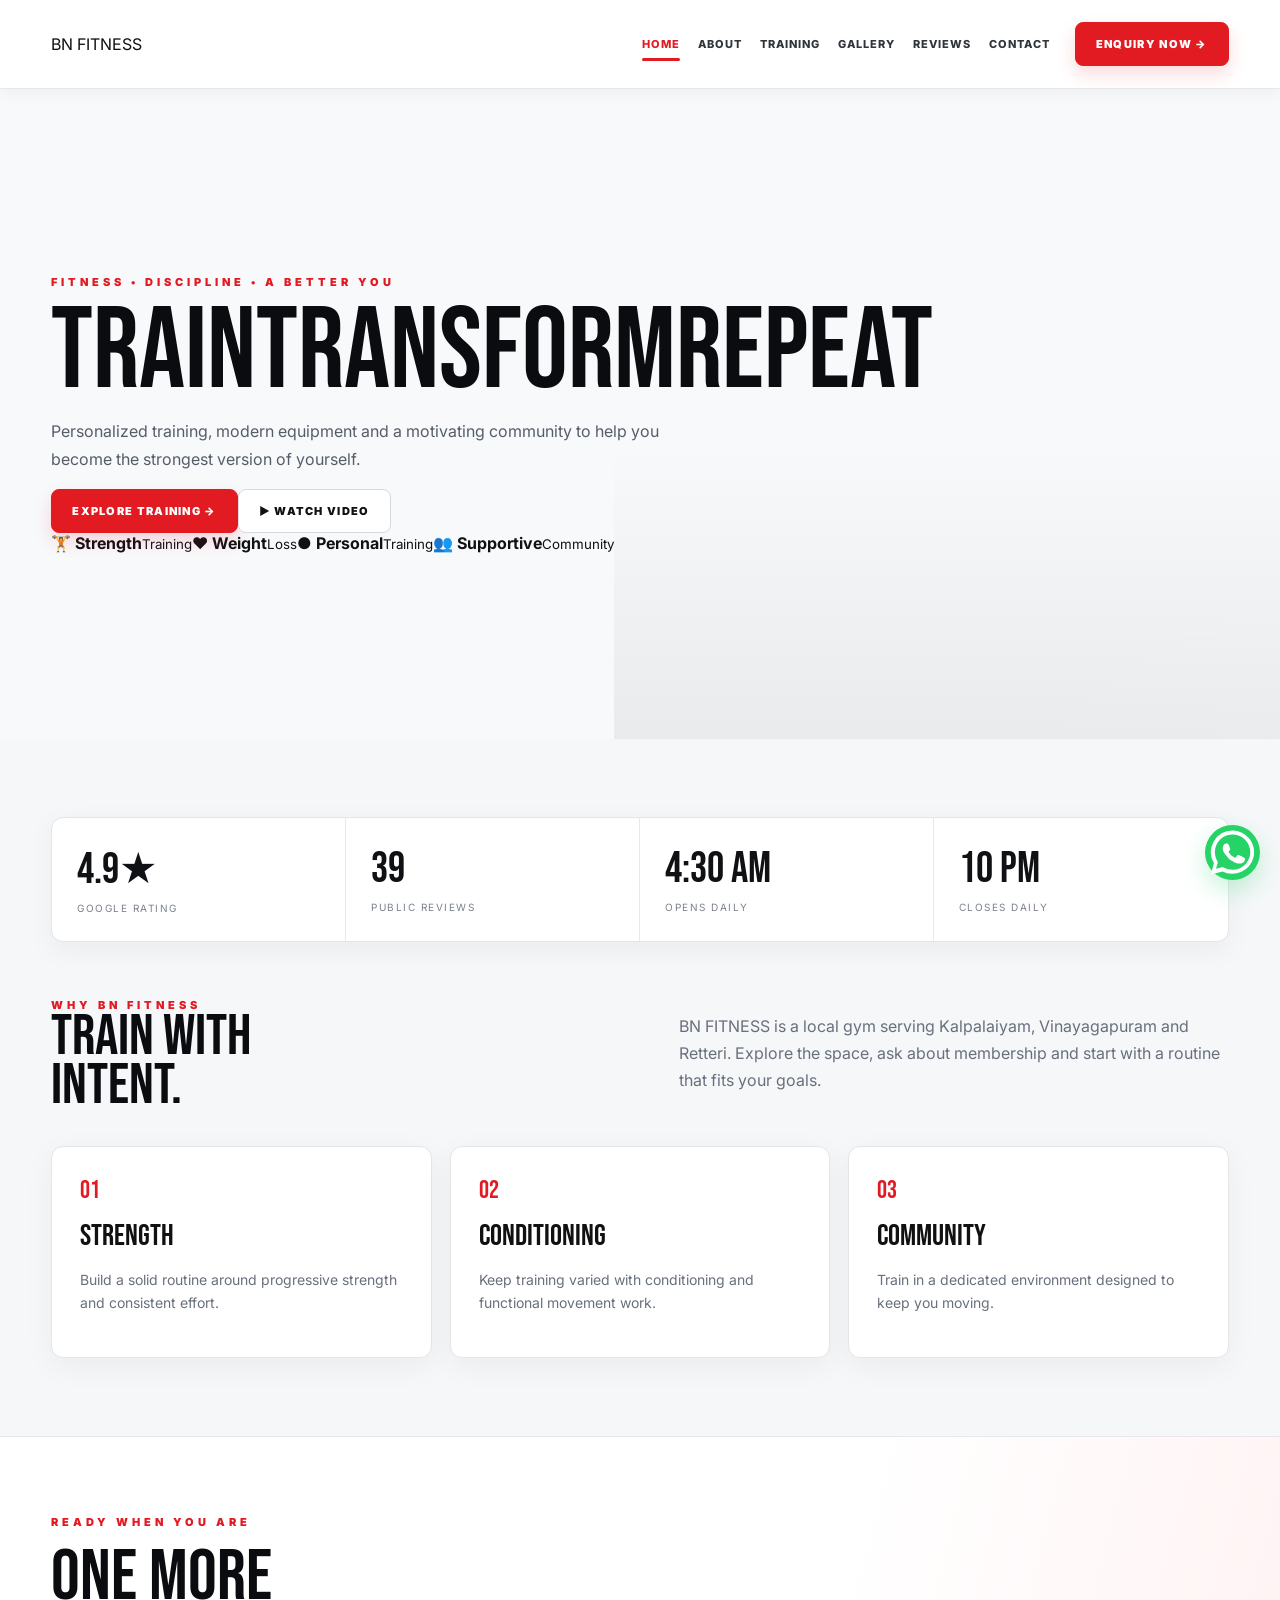
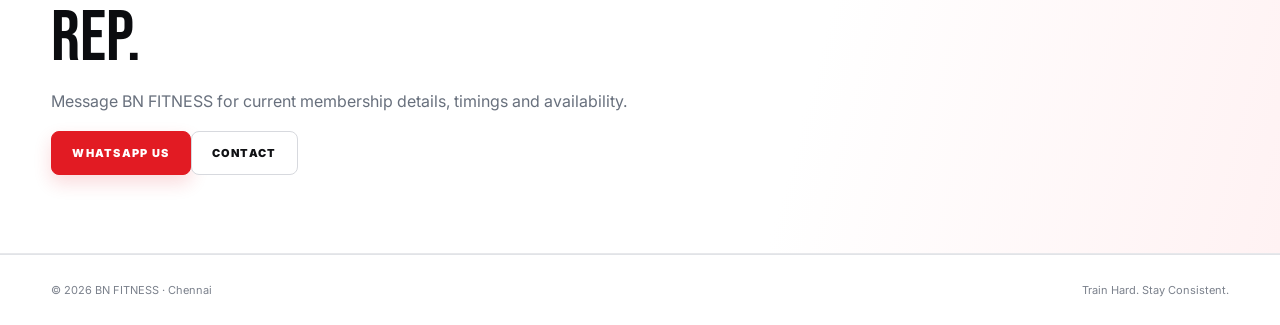
==== commit 809e5363: "Redesign BN Fitness navigation and branding" ====
--- a/index.html
+++ b/index.html
@@ -1 +1 @@
-<!doctype html><html lang="en"><head><meta charset="utf-8"><meta name="viewport" content="width=device-width,initial-scale=1"><meta name="theme-color" content="#f6f7f9"><meta name="description" content="Train with purpose. Build strength. Create a stronger version of yourself at BN FITNESS."><title>BUILD YOUR BEST. | BN FITNESS</title><link rel="stylesheet" href="styles.css"></head><body><header class="nav"><div class="navin container"><a class="logo" href="index.html"><img class="brand-logo" src="assets/bn-fitness-header.svg?v=5" alt="BN FITNESS — Train Transform Repeat"></a><nav class="links"><a href="index.html">Home</a><a href="about.html">About</a><a href="programs.html">Programs</a><a href="membership.html">Membership</a><a href="gallery.html">Gallery</a><a href="reviews.html">Reviews</a><a href="faq.html">FAQ</a><a href="contact.html">Contact</a></nav><a class="btn" href="tel:+917550177070">Call Now</a><button class="menu" id="menuBtn">☰</button></div><div class="mobile" id="mobileMenu"><a href="index.html">Home</a><a href="about.html">About</a><a href="programs.html">Programs</a><a href="membership.html">Membership</a><a href="gallery.html">Gallery</a><a href="reviews.html">Reviews</a><a href="faq.html">FAQ</a><a href="contact.html">Contact</a></div></header><section class="hero" style="background-image:url('https://images.unsplash.com/photo-1534438327276-14e5300c3a48?auto=format&fit=crop&w=1800&q=85')"><div class="container"><div class="ey">KALPALAIYAM · RETTERI · CHENNAI</div><h1>YOUR STRONGER<br>STARTS HERE.</h1><p>A focused gym in Kalpalaiyam, Vinayagapuram and Retteri — built for people who are ready to train consistently and level up.</p><div class="actions"><a class="btn" href="https://wa.me/917550177070?text=Hi%20BN%20FITNESS%2C%20I%27d%20like%20to%20visit%20the%20gym." target="_blank">WhatsApp Us</a><a class="btn out" href="https://www.google.com/maps/search/?api=1&query=BN%20FITNESS%2C%20Kalpalaiyam%2C%20Chennai" target="_blank">Get Directions</a></div></div></section><section class="page"><div class="container"><div class="stats"><div class="stat"><strong>4.9★</strong><span>Google rating</span></div><div class="stat"><strong>39</strong><span>Public reviews</span></div><div class="stat"><strong>4:30 AM</strong><span>Opens daily</span></div><div class="stat"><strong>10 PM</strong><span>Closes daily</span></div></div><div class="head"><div><div class="ey">WHY BN FITNESS</div><h2>TRAIN WITH<br>INTENT.</h2></div><p>BN FITNESS is a local gym serving Kalpalaiyam, Vinayagapuram and Retteri. Explore the space, ask about membership and start with a routine that fits your goals.</p></div><div class="grid"><article class="card"><span class="num">01</span><h3>Strength</h3><p>Build a solid routine around progressive strength and consistent effort.</p></article><article class="card"><span class="num">02</span><h3>Conditioning</h3><p>Keep training varied with conditioning and functional movement work.</p></article><article class="card"><span class="num">03</span><h3>Community</h3><p>Train in a dedicated environment designed to keep you moving.</p></article></div></div></section><section class="cta"><div class="container"><div class="ey">READY WHEN YOU ARE</div><h2>ONE MORE<br>REP.</h2><p>Message BN FITNESS for current membership details, timings and availability.</p><div class="actions"><a class="btn" href="https://wa.me/917550177070?text=Hi%20BN%20FITNESS%2C%20I%27d%20like%20membership%20details." target="_blank">WhatsApp Us</a><a class="btn out" href="contact.html">Contact</a></div></div></section><footer><div class="container foot"><span>© 2026 BN FITNESS · Chennai</span><span>Train Hard. Stay Consistent.</span></div></footer><a class="float" href="https://wa.me/917550177070" target="_blank">WA</a><script src="script.js"></script></body></html>+<!doctype html><html lang="en"><head><meta charset="utf-8"><meta name="viewport" content="width=device-width,initial-scale=1"><meta name="theme-color" content="#f6f7f9"><meta name="description" content="Train with purpose. Build strength. Create a stronger version of yourself at BN FITNESS."><title>BUILD YOUR BEST. | BN FITNESS</title><link rel="stylesheet" href="styles.css"></head><body><header class="nav"><div class="navin container"><a class="logo" href="index.html" aria-label="BN FITNESS home"><span class="logo-bn">BN</span> <span class="logo-fitness">FITNESS</span></a><nav class="links"><a href="index.html">Home</a><a href="about.html">About</a><a href="programs.html">Training</a><a href="gallery.html">Gallery</a><a href="reviews.html">Reviews</a><a href="contact.html">Contact</a></nav><a class="btn nav-cta" href="https://wa.me/917550177070?text=Hi%20BN%20FITNESS%2C%20I%27d%20like%20to%20know%20more." target="_blank">Enquiry Now →</a><button class="menu" id="menuBtn">☰</button></div><div class="mobile" id="mobileMenu"><a href="index.html">Home</a><a href="about.html">About</a><a href="programs.html">Training</a><a href="gallery.html">Gallery</a><a href="reviews.html">Reviews</a><a href="contact.html">Contact</a></div></header><section class="hero home-hero" style="background-image:url('https://images.unsplash.com/photo-1534438327276-14e5300c3a48?auto=format&fit=crop&w=1800&q=85')"><div class="hero-red red-one"></div><div class="hero-red red-two"></div><div class="container"><div class="ey hero-ey">FITNESS <span>•</span> DISCIPLINE <span>•</span> A BETTER YOU</div><h1><span>TRAIN</span><span class="red-text">TRANSFORM</span><span>REPEAT</span></h1><p>Personalized training, modern equipment and a motivating community to help you become the strongest version of yourself.</p><div class="actions"><a class="btn" href="programs.html">Explore Training →</a><a class="btn out video-btn" href="gallery.html"><span class="play">▶</span> Watch Video</a></div><div class="hero-features"><span>🏋️ <b>Strength</b><small>Training</small></span><span>♥ <b>Weight</b><small>Loss</small></span><span>● <b>Personal</b><small>Training</small></span><span>👥 <b>Supportive</b><small>Community</small></span></div></div></section><section class="page"><div class="container"><div class="stats"><div class="stat"><strong>4.9★</strong><span>Google rating</span></div><div class="stat"><strong>39</strong><span>Public reviews</span></div><div class="stat"><strong>4:30 AM</strong><span>Opens daily</span></div><div class="stat"><strong>10 PM</strong><span>Closes daily</span></div></div><div class="head"><div><div class="ey">WHY BN FITNESS</div><h2>TRAIN WITH<br>INTENT.</h2></div><p>BN FITNESS is a local gym serving Kalpalaiyam, Vinayagapuram and Retteri. Explore the space, ask about membership and start with a routine that fits your goals.</p></div><div class="grid"><article class="card"><span class="num">01</span><h3>Strength</h3><p>Build a solid routine around progressive strength and consistent effort.</p></article><article class="card"><span class="num">02</span><h3>Conditioning</h3><p>Keep training varied with conditioning and functional movement work.</p></article><article class="card"><span class="num">03</span><h3>Community</h3><p>Train in a dedicated environment designed to keep you moving.</p></article></div></div></section><section class="cta"><div class="container"><div class="ey">READY WHEN YOU ARE</div><h2>ONE MORE<br>REP.</h2><p>Message BN FITNESS for current membership details, timings and availability.</p><div class="actions"><a class="btn" href="https://wa.me/917550177070?text=Hi%20BN%20FITNESS%2C%20I%27d%20like%20membership%20details." target="_blank">WhatsApp Us</a><a class="btn out" href="contact.html">Contact</a></div></div></section><footer><div class="container foot"><span>© 2026 BN FITNESS · Chennai</span><span>Train Hard. Stay Consistent.</span></div></footer><a class="float" href="https://wa.me/917550177070" target="_blank" aria-label="Chat with BN FITNESS on WhatsApp"><svg viewBox="0 0 32 32" aria-hidden="true"><path fill="currentColor" d="M16 3.2a12.6 12.6 0 0 0-10.8 19L3.4 28.8l6.8-1.8A12.6 12.6 0 1 0 16 3.2Zm0 22.9a10.3 10.3 0 0 1-5.2-1.4l-.4-.2-4 .9 1.1-3.9-.3-.4A10.3 10.3 0 1 1 16 26.1Zm5.7-7.6c-.3-.2-1.9-.9-2.2-1-.3-.1-.5-.2-.7.2-.2.3-.8 1-.9 1.2-.2.2-.3.2-.6.1-1.5-.8-2.5-1.4-3.5-3.1-.3-.5.3-.5.8-1.7.1-.2.1-.4 0-.6-.1-.2-.7-1.8-1-2.4-.3-.6-.5-.5-.7-.5h-.6c-.2 0-.6.1-.9.4-.3.3-1.1 1.1-1.1 2.6s1.1 3 1.3 3.2c.2.2 2.2 3.4 5.4 4.7 2 .8 2.8.9 3.8.8.6-.1 1.9-.8 2.2-1.5.3-.7.3-1.3.2-1.5-.1-.2-.3-.3-.6-.5Z"/></svg></a><script src="script.js"></script></body></html>
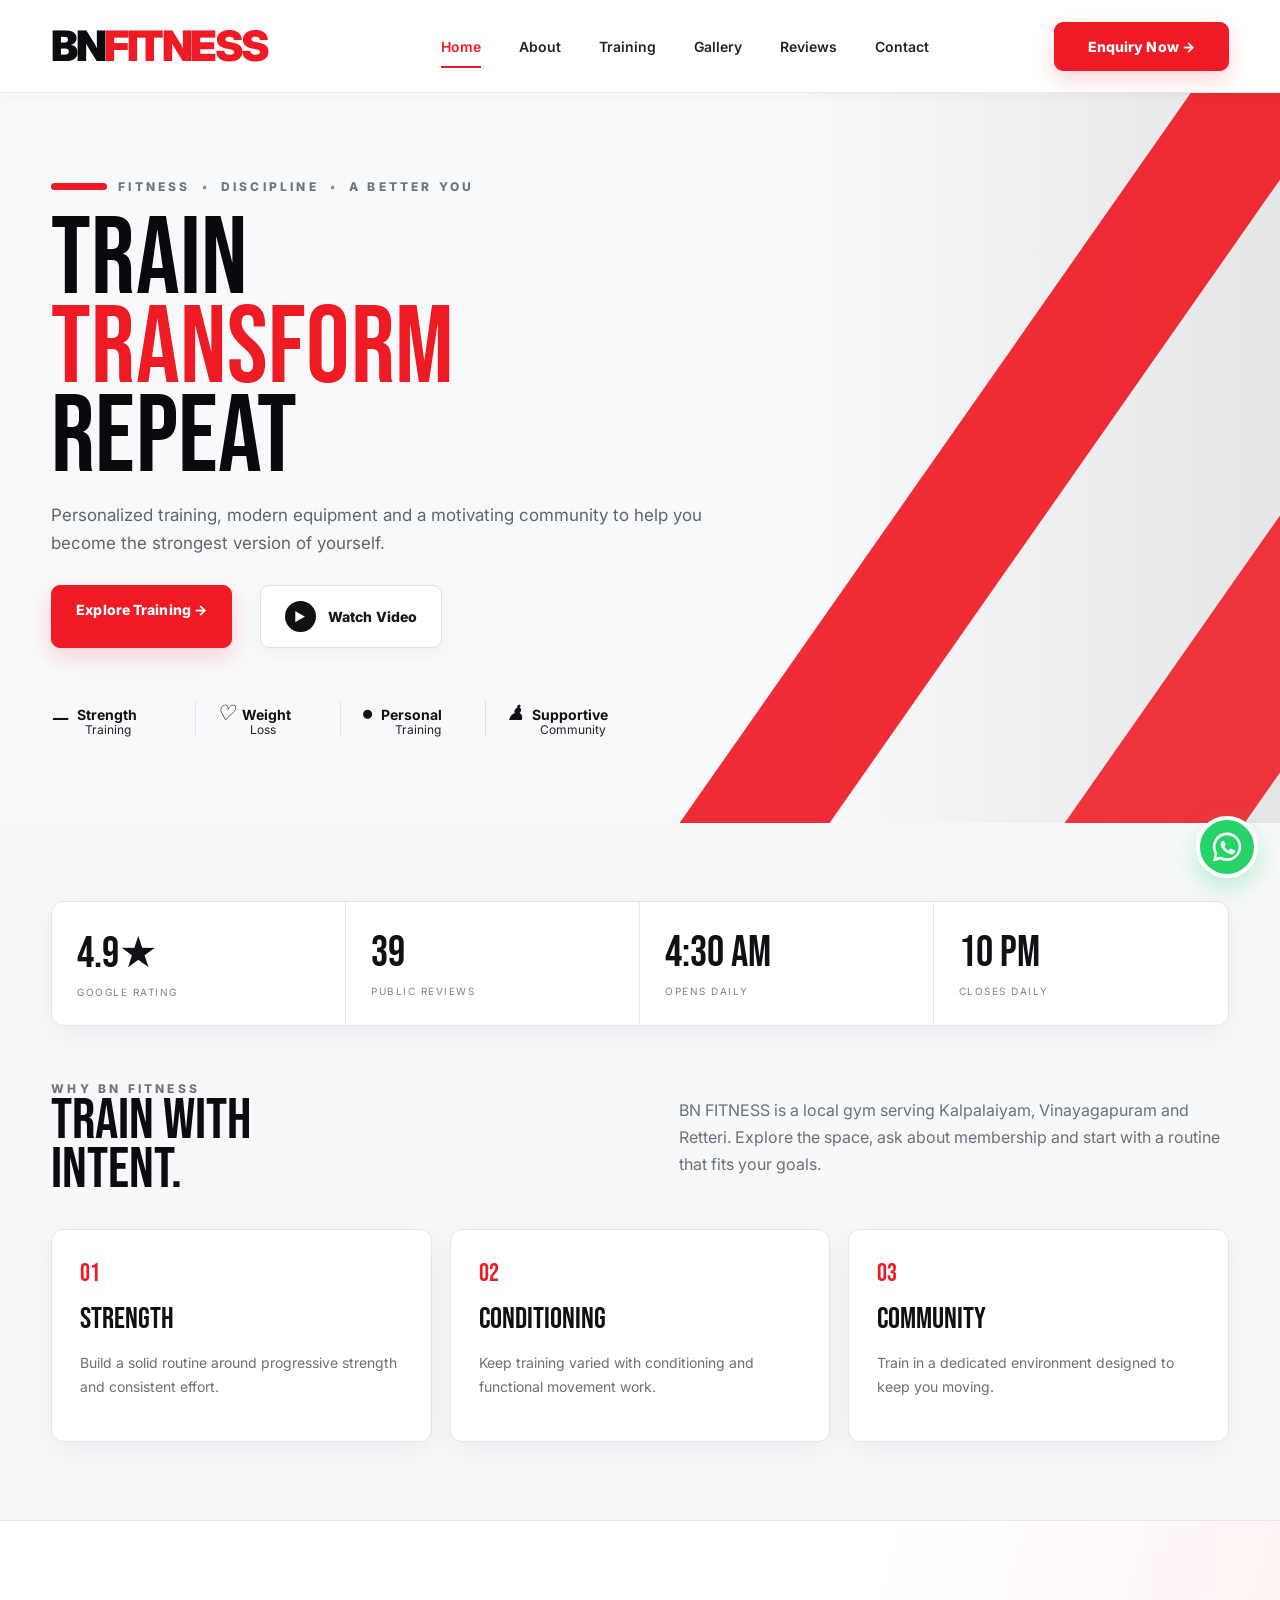
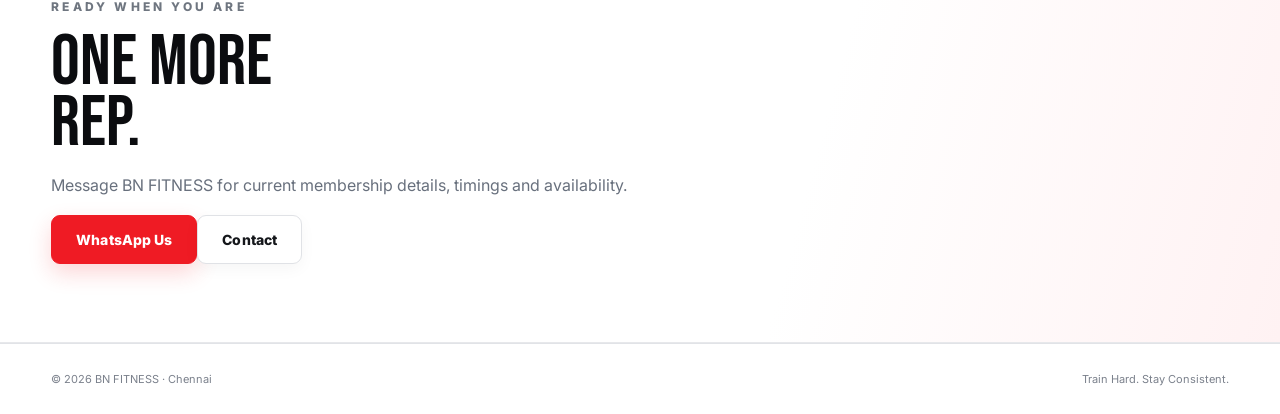
==== commit 987a62c9: "Refine BN Fitness hero feature row to match reference layout" ====
--- a/index.html
+++ b/index.html
@@ -1 +1,6 @@
-<!doctype html><html lang="en"><head><meta charset="utf-8"><meta name="viewport" content="width=device-width,initial-scale=1"><meta name="theme-color" content="#f6f7f9"><meta name="description" content="Train with purpose. Build strength. Create a stronger version of yourself at BN FITNESS."><title>BUILD YOUR BEST. | BN FITNESS</title><link rel="stylesheet" href="styles.css"></head><body><header class="nav"><div class="navin container"><a class="logo" href="index.html" aria-label="BN FITNESS home"><span class="logo-bn">BN</span> <span class="logo-fitness">FITNESS</span></a><nav class="links"><a href="index.html">Home</a><a href="about.html">About</a><a href="programs.html">Training</a><a href="gallery.html">Gallery</a><a href="reviews.html">Reviews</a><a href="contact.html">Contact</a></nav><a class="btn nav-cta" href="https://wa.me/917550177070?text=Hi%20BN%20FITNESS%2C%20I%27d%20like%20to%20know%20more." target="_blank">Enquiry Now →</a><button class="menu" id="menuBtn">☰</button></div><div class="mobile" id="mobileMenu"><a href="index.html">Home</a><a href="about.html">About</a><a href="programs.html">Training</a><a href="gallery.html">Gallery</a><a href="reviews.html">Reviews</a><a href="contact.html">Contact</a></div></header><section class="hero home-hero" style="background-image:url('https://images.unsplash.com/photo-1534438327276-14e5300c3a48?auto=format&fit=crop&w=1800&q=85')"><div class="hero-red red-one"></div><div class="hero-red red-two"></div><div class="container"><div class="ey hero-ey">FITNESS <span>•</span> DISCIPLINE <span>•</span> A BETTER YOU</div><h1><span>TRAIN</span><span class="red-text">TRANSFORM</span><span>REPEAT</span></h1><p>Personalized training, modern equipment and a motivating community to help you become the strongest version of yourself.</p><div class="actions"><a class="btn" href="programs.html">Explore Training →</a><a class="btn out video-btn" href="gallery.html"><span class="play">▶</span> Watch Video</a></div><div class="hero-features"><span>🏋️ <b>Strength</b><small>Training</small></span><span>♥ <b>Weight</b><small>Loss</small></span><span>● <b>Personal</b><small>Training</small></span><span>👥 <b>Supportive</b><small>Community</small></span></div></div></section><section class="page"><div class="container"><div class="stats"><div class="stat"><strong>4.9★</strong><span>Google rating</span></div><div class="stat"><strong>39</strong><span>Public reviews</span></div><div class="stat"><strong>4:30 AM</strong><span>Opens daily</span></div><div class="stat"><strong>10 PM</strong><span>Closes daily</span></div></div><div class="head"><div><div class="ey">WHY BN FITNESS</div><h2>TRAIN WITH<br>INTENT.</h2></div><p>BN FITNESS is a local gym serving Kalpalaiyam, Vinayagapuram and Retteri. Explore the space, ask about membership and start with a routine that fits your goals.</p></div><div class="grid"><article class="card"><span class="num">01</span><h3>Strength</h3><p>Build a solid routine around progressive strength and consistent effort.</p></article><article class="card"><span class="num">02</span><h3>Conditioning</h3><p>Keep training varied with conditioning and functional movement work.</p></article><article class="card"><span class="num">03</span><h3>Community</h3><p>Train in a dedicated environment designed to keep you moving.</p></article></div></div></section><section class="cta"><div class="container"><div class="ey">READY WHEN YOU ARE</div><h2>ONE MORE<br>REP.</h2><p>Message BN FITNESS for current membership details, timings and availability.</p><div class="actions"><a class="btn" href="https://wa.me/917550177070?text=Hi%20BN%20FITNESS%2C%20I%27d%20like%20membership%20details." target="_blank">WhatsApp Us</a><a class="btn out" href="contact.html">Contact</a></div></div></section><footer><div class="container foot"><span>© 2026 BN FITNESS · Chennai</span><span>Train Hard. Stay Consistent.</span></div></footer><a class="float" href="https://wa.me/917550177070" target="_blank" aria-label="Chat with BN FITNESS on WhatsApp"><svg viewBox="0 0 32 32" aria-hidden="true"><path fill="currentColor" d="M16 3.2a12.6 12.6 0 0 0-10.8 19L3.4 28.8l6.8-1.8A12.6 12.6 0 1 0 16 3.2Zm0 22.9a10.3 10.3 0 0 1-5.2-1.4l-.4-.2-4 .9 1.1-3.9-.3-.4A10.3 10.3 0 1 1 16 26.1Zm5.7-7.6c-.3-.2-1.9-.9-2.2-1-.3-.1-.5-.2-.7.2-.2.3-.8 1-.9 1.2-.2.2-.3.2-.6.1-1.5-.8-2.5-1.4-3.5-3.1-.3-.5.3-.5.8-1.7.1-.2.1-.4 0-.6-.1-.2-.7-1.8-1-2.4-.3-.6-.5-.5-.7-.5h-.6c-.2 0-.6.1-.9.4-.3.3-1.1 1.1-1.1 2.6s1.1 3 1.3 3.2c.2.2 2.2 3.4 5.4 4.7 2 .8 2.8.9 3.8.8.6-.1 1.9-.8 2.2-1.5.3-.7.3-1.3.2-1.5-.1-.2-.3-.3-.6-.5Z"/></svg></a><script src="script.js"></script></body></html>+<!doctype html><html lang="en"><head><meta charset="utf-8"><meta name="viewport" content="width=device-width,initial-scale=1"><meta name="theme-color" content="#f6f7f9"><meta name="description" content="Train with purpose. Build strength. Create a stronger version of yourself at BN FITNESS."><title>BUILD YOUR BEST. | BN FITNESS</title><link rel="stylesheet" href="styles.css"></head><body><header class="nav"><div class="navin container"><a class="logo" href="index.html" aria-label="BN FITNESS home"><span class="logo-bn">BN</span> <span class="logo-fitness">FITNESS</span></a><nav class="links"><a href="index.html">Home</a><a href="about.html">About</a><a href="programs.html">Training</a><a href="gallery.html">Gallery</a><a href="reviews.html">Reviews</a><a href="contact.html">Contact</a></nav><a class="btn nav-cta" href="https://wa.me/917550177070?text=Hi%20BN%20FITNESS%2C%20I%27d%20like%20to%20know%20more." target="_blank">Enquiry Now →</a><button class="menu" id="menuBtn">☰</button></div><div class="mobile" id="mobileMenu"><a href="index.html">Home</a><a href="about.html">About</a><a href="programs.html">Training</a><a href="gallery.html">Gallery</a><a href="reviews.html">Reviews</a><a href="contact.html">Contact</a></div></header><section class="hero home-hero" style="background-image:url('https://images.unsplash.com/photo-1534438327276-14e5300c3a48?auto=format&fit=crop&w=1800&q=85')"><div class="hero-red red-one"></div><div class="hero-red red-two"></div><div class="container"><div class="ey hero-ey">FITNESS <span>•</span> DISCIPLINE <span>•</span> A BETTER YOU</div><h1><span>TRAIN</span><span class="red-text">TRANSFORM</span><span>REPEAT</span></h1><p>Personalized training, modern equipment and a motivating community to help you become the strongest version of yourself.</p><div class="actions"><a class="btn" href="programs.html">Explore Training →</a><a class="btn out video-btn" href="gallery.html"><span class="play">▶</span> Watch Video</a></div><div class="hero-features">
+<span><i class="feature-icon">⚊</i><b>Strength</b><small>Training</small></span>
+<span><i class="feature-icon">♡</i><b>Weight</b><small>Loss</small></span>
+<span><i class="feature-icon">●</i><b>Personal</b><small>Training</small></span>
+<span><i class="feature-icon">♟</i><b>Supportive</b><small>Community</small></span>
+</div></div></section><section class="page"><div class="container"><div class="stats"><div class="stat"><strong>4.9★</strong><span>Google rating</span></div><div class="stat"><strong>39</strong><span>Public reviews</span></div><div class="stat"><strong>4:30 AM</strong><span>Opens daily</span></div><div class="stat"><strong>10 PM</strong><span>Closes daily</span></div></div><div class="head"><div><div class="ey">WHY BN FITNESS</div><h2>TRAIN WITH<br>INTENT.</h2></div><p>BN FITNESS is a local gym serving Kalpalaiyam, Vinayagapuram and Retteri. Explore the space, ask about membership and start with a routine that fits your goals.</p></div><div class="grid"><article class="card"><span class="num">01</span><h3>Strength</h3><p>Build a solid routine around progressive strength and consistent effort.</p></article><article class="card"><span class="num">02</span><h3>Conditioning</h3><p>Keep training varied with conditioning and functional movement work.</p></article><article class="card"><span class="num">03</span><h3>Community</h3><p>Train in a dedicated environment designed to keep you moving.</p></article></div></div></section><section class="cta"><div class="container"><div class="ey">READY WHEN YOU ARE</div><h2>ONE MORE<br>REP.</h2><p>Message BN FITNESS for current membership details, timings and availability.</p><div class="actions"><a class="btn" href="https://wa.me/917550177070?text=Hi%20BN%20FITNESS%2C%20I%27d%20like%20membership%20details." target="_blank">WhatsApp Us</a><a class="btn out" href="contact.html">Contact</a></div></div></section><footer><div class="container foot"><span>© 2026 BN FITNESS · Chennai</span><span>Train Hard. Stay Consistent.</span></div></footer><a class="float" href="https://wa.me/917550177070" target="_blank" aria-label="Chat with BN FITNESS on WhatsApp"><svg viewBox="0 0 32 32" aria-hidden="true"><path fill="currentColor" d="M16 3.2a12.6 12.6 0 0 0-10.8 19L3.4 28.8l6.8-1.8A12.6 12.6 0 1 0 16 3.2Zm0 22.9a10.3 10.3 0 0 1-5.2-1.4l-.4-.2-4 .9 1.1-3.9-.3-.4A10.3 10.3 0 1 1 16 26.1Zm5.7-7.6c-.3-.2-1.9-.9-2.2-1-.3-.1-.5-.2-.7.2-.2.3-.8 1-.9 1.2-.2.2-.3.2-.6.1-1.5-.8-2.5-1.4-3.5-3.1-.3-.5.3-.5.8-1.7.1-.2.1-.4 0-.6-.1-.2-.7-1.8-1-2.4-.3-.6-.5-.5-.7-.5h-.6c-.2 0-.6.1-.9.4-.3.3-1.1 1.1-1.1 2.6s1.1 3 1.3 3.2c.2.2 2.2 3.4 5.4 4.7 2 .8 2.8.9 3.8.8.6-.1 1.9-.8 2.2-1.5.3-.7.3-1.3.2-1.5-.1-.2-.3-.3-.6-.5Z"/></svg></a><script src="script.js"></script></body></html>
--- a/styles.css
+++ b/styles.css
@@ -1,39 +1,57 @@
 @import url('https://fonts.googleapis.com/css2?family=Bebas+Neue&family=Inter:wght@400;500;600;700;800;900&display=swap');
-:root{--r:#e21b23;--b:#f6f7f9;--p:#fff;--l:#e5e7eb;--m:#68707d;--ink:#101114;--soft:#eef0f3}
+:root{--r:#ef1b24;--b:#f7f8fa;--p:#fff;--l:#e6e7ea;--m:#69717d;--ink:#0b0c0f;--soft:#eef0f3}
 *{box-sizing:border-box}
 html{scroll-behavior:smooth}
 body{margin:0;background:var(--b);color:var(--ink);font-family:Inter,Arial,sans-serif}
 a{color:inherit;text-decoration:none}
 .container{width:min(1180px,92%);margin:auto}
-.nav{position:sticky;top:0;z-index:9;background:rgba(255,255,255,.94);border-bottom:1px solid #e7e8eb;backdrop-filter:blur(14px);box-shadow:0 3px 18px rgba(0,0,0,.05)}
-.navin{min-height:88px;display:flex;align-items:center;gap:25px}
-.logo{display:block;width:280px;line-height:1}
-.brand-logo{display:block;width:280px;height:auto;max-width:100%;object-fit:contain}
-.links{display:flex;gap:18px;margin-left:auto}
-.links a{font-size:11px;font-weight:800;text-transform:uppercase;letter-spacing:1px;color:#30343b;position:relative;padding:34px 0}
+.nav{position:sticky;top:0;z-index:30;background:#fff;border-bottom:1px solid #e8e9ec;box-shadow:0 2px 14px rgba(0,0,0,.04)}
+.navin{min-height:92px;display:grid;grid-template-columns:280px 1fr 190px;align-items:center;gap:20px}
+.logo{display:flex;align-items:center;white-space:nowrap;font-size:0;line-height:1}
+.logo-bn,.logo-fitness{font:900 42px/1 Inter,Arial,sans-serif;letter-spacing:-2.5px}
+.logo-bn{color:#0b0c0f}.logo-fitness{color:var(--r)}
+.links{display:flex;justify-content:center;align-items:center;gap:38px}
+.links a{font-size:14px;font-weight:600;color:#202329;position:relative;padding:36px 0}
 .links a:hover,.links a:first-child{color:var(--r)}
-.links a:first-child:after{content:'';position:absolute;left:0;right:0;bottom:24px;height:3px;background:var(--r);border-radius:3px}
-.btn{display:inline-block;background:var(--r);border:1px solid var(--r);color:#fff;padding:14px 20px;font-size:11px;font-weight:900;letter-spacing:1.3px;text-transform:uppercase;border-radius:8px;box-shadow:0 8px 18px rgba(226,27,35,.16)}
-.btn:hover{transform:translateY(-1px)}
-.btn.out{background:#fff;color:var(--ink);border-color:#d7d9de;box-shadow:none}
-.menu{display:none;background:none;border:0;color:var(--ink);font-size:25px;margin-left:auto}
+.links a:first-child:after{content:'';position:absolute;left:0;right:0;bottom:23px;height:2px;background:var(--r)}
+.nav-cta{justify-self:end;min-width:175px;text-align:center;padding:16px 20px}
+.btn{display:inline-block;background:var(--r);border:1px solid var(--r);color:#fff;padding:15px 24px;font-size:14px;font-weight:800;letter-spacing:.1px;border-radius:9px;box-shadow:0 9px 22px rgba(239,27,36,.18);transition:.2s}
+.btn:hover{transform:translateY(-2px)}
+.btn.out{background:#fff;color:#15171b;border-color:#e0e2e6;box-shadow:0 5px 16px rgba(0,0,0,.04)}
+.menu{display:none;background:none;border:0;color:var(--ink);font-size:25px}
 .mobile{display:none;background:#fff;padding:12px 4%;border-top:1px solid #eee}
 .mobile.open{display:grid}
 .mobile a{padding:13px 0;border-bottom:1px solid #eceef1;font-size:12px;font-weight:800;text-transform:uppercase}
-.hero{min-height:650px;background-color:#f8f9fb;background-size:50% 100%;background-position:right center;background-repeat:no-repeat;display:flex;align-items:center;position:relative;overflow:hidden}
-.hero:before{content:'';position:absolute;top:0;bottom:0;left:48%;right:0;background:linear-gradient(90deg,rgba(248,249,251,0),rgba(248,249,251,.04)),linear-gradient(0deg,rgba(0,0,0,.06),transparent 45%);pointer-events:none}
-.hero .container{position:relative;z-index:1;padding:90px 0;max-width:1180px}
-.hero .container>*{max-width:620px}
-.ey{font-size:11px;font-weight:900;letter-spacing:4px;color:var(--r)}
-.hero h1{font:clamp(65px,9vw,125px)/.8 'Bebas Neue';margin:18px 0;color:#0b0c0f;max-width:700px}
-.hero p{max-width:620px;color:#555d68;line-height:1.75}
-.hero .actions{position:relative}
+.hero{min-height:650px;background-color:#f8f9fb;background-size:52% 100%;background-position:right center;background-repeat:no-repeat;display:flex;align-items:center;position:relative;overflow:hidden}
+.hero:before{content:'';position:absolute;inset:0;pointer-events:none;background:linear-gradient(90deg,#f8f9fb 0%,rgba(248,249,251,.96) 39%,rgba(248,249,251,.12) 63%,rgba(0,0,0,.08) 100%)}
+.hero .container{position:relative;z-index:3;padding:86px 0;max-width:1180px}
+.hero .container>*{max-width:700px}
+.ey{font-size:12px;font-weight:800;letter-spacing:3.2px;color:#6f7680}
+.hero-ey{display:flex;gap:11px;align-items:center}
+.hero-ey:before{content:'';width:56px;height:7px;border-radius:10px;background:var(--r)}
+.hero-ey span{color:#8b9098}
+.hero h1{font:clamp(70px,8.5vw,116px)/.82 'Bebas Neue';letter-spacing:.2px;margin:22px 0 16px;color:#090a0d;max-width:730px}
+.home-hero h1 span{display:block}
+.home-hero .red-text{color:var(--r)}
+.hero p{max-width:650px;color:#5d6570;line-height:1.65;font-size:17px}
+.hero .actions{position:relative;display:flex;gap:28px;margin-top:28px}
+.video-btn{display:flex;align-items:center;gap:12px}
+.play{width:31px;height:31px;border-radius:50%;display:grid;place-items:center;background:#111;color:#fff;font-size:12px}
+.hero-red{position:absolute;z-index:2;pointer-events:none;transform:skewX(-35deg)}
+.red-one{right:17%;top:-18%;width:150px;height:145%;background:rgba(239,27,36,.92)}
+.red-two{right:-2%;top:43%;width:180px;height:90%;background:rgba(239,27,36,.88)}
+.hero-features{display:flex;gap:0;margin-top:52px;max-width:720px!important}
+.hero-features span{min-width:145px;padding:0 20px;border-right:1px solid #e2e4e8;font-size:21px;color:#101114}
+.hero-features span:first-child{padding-left:0}
+.hero-features span:last-child{border:0}
+.hero-features b{font-size:14px;margin-left:7px}
+.hero-features small{display:block;margin-left:34px;margin-top:-3px;font-size:12px;color:#20242a}
 .page{padding:78px 0}
 .head{display:flex;justify-content:space-between;gap:30px;align-items:end;margin-bottom:35px}
 .head h2,.split h2,.cta h2{font:58px/.85 'Bebas Neue';margin:0;color:#0b0c0f}
 .head p{max-width:550px;color:var(--m);line-height:1.7}
 .grid{display:grid;grid-template-columns:repeat(3,1fr);gap:18px}
-.card,.review{background:#fff;border:1px solid #e3e5e9;border-radius:12px;padding:28px;box-shadow:0 8px 30px rgba(17,24,39,.05)}
+.card,.review{background:#fff;border:1px solid #e3e5e9;border-radius:12px;padding:28px;box-shadow:0 8px 30px rgba(17,24,39,.05);transition:.2s}
 .card:hover,.review:hover{box-shadow:0 14px 34px rgba(17,24,39,.09);transform:translateY(-2px)}
 .card h3{font:30px 'Bebas Neue';margin:12px 0;color:#111}
 .card p,.review p{color:#68707d;line-height:1.7;font-size:14px}
@@ -61,7 +79,8 @@
 .map{width:100%;height:420px;border:0;filter:none;border-radius:12px;box-shadow:0 8px 28px rgba(17,24,39,.06)}
 footer{border-top:1px solid #e1e3e7;padding:28px 0;color:#7b818c;font-size:11px;background:#fff}
 .foot{display:flex;justify-content:space-between}
-.float{position:fixed;right:20px;bottom:20px;background:#25d366;color:#fff;width:55px;height:55px;border-radius:50%;display:grid;place-items:center;font-weight:900;z-index:20;box-shadow:0 10px 25px rgba(37,211,102,.25)}
+.float{position:fixed;right:22px;bottom:22px;background:#25d366;color:#fff;width:62px;height:62px;border-radius:50%;display:grid;place-items:center;z-index:40;box-shadow:0 10px 25px rgba(37,211,102,.28);border:4px solid #fff}
+.float svg{width:36px;height:36px;display:block}
 .gallery{display:grid;grid-template-columns:repeat(3,1fr);gap:12px}
 .gallery img{width:100%;aspect-ratio:1;object-fit:cover;display:block}
 .gallery figure{margin:0;background:#fff;border:1px solid #e3e5e9;border-radius:10px;overflow:hidden;box-shadow:0 6px 22px rgba(17,24,39,.05)}
@@ -70,17 +89,23 @@
 .gallery-actions{display:flex;gap:12px;flex-wrap:wrap;margin-top:28px}
 .add-images{cursor:pointer;position:relative}
 .add-images input{display:none}
+@media(max-width:1050px){
+.navin{grid-template-columns:230px 1fr 155px}.logo-bn,.logo-fitness{font-size:34px}.links{gap:22px}.links a{font-size:13px}.nav-cta{min-width:145px}
+}
 @media(max-width:900px){
-.links,.navin>.btn{display:none}.menu{display:block}
+.links,.navin>.nav-cta{display:none}.navin{display:flex;min-height:82px}.menu{display:block;margin-left:auto}
 .grid{grid-template-columns:1fr 1fr}.split{grid-template-columns:1fr}
 .gallery{grid-template-columns:1fr 1fr}.stats{grid-template-columns:1fr 1fr}
 .stat:nth-child(2){border-right:0}.stat:nth-child(-n+2){border-bottom:1px solid #e8e9ec}
 .head{display:block}.hero{background-size:48% 100%;min-height:600px}
+.hero-features{flex-wrap:wrap;gap:18px}.hero-features span{min-width:135px}
 }
 @media(max-width:560px){
-.logo{width:100%;max-width:240px}.brand-logo{width:240px;height:auto}
-.grid,.gallery{grid-template-columns:1fr}.hero{min-height:650px;background-size:100% 48%;background-position:center bottom;align-items:flex-start}
-.hero:before{left:0;right:0;bottom:0;top:52%;background:linear-gradient(180deg,rgba(248,249,251,0),rgba(248,249,251,.72))}
-.hero .container{padding:58px 0 330px}.hero h1{font-size:70px}.head h2,.cta h2{font-size:52px}.split h2{font-size:55px}.page{padding:58px 0}
+.logo-bn,.logo-fitness{font-size:31px;letter-spacing:-1.8px}
+.grid,.gallery{grid-template-columns:1fr}.hero{min-height:720px;background-size:100% 48%;background-position:center bottom;align-items:flex-start}
+.hero:before{background:linear-gradient(180deg,#f8f9fb 0%,#f8f9fb 52%,rgba(248,249,251,.25) 74%,rgba(0,0,0,.08) 100%)}
+.hero .container{padding:55px 0 330px}.hero h1{font-size:74px}.head h2,.cta h2{font-size:52px}.split h2{font-size:55px}.page{padding:58px 0}
+.hero p{font-size:15px}.hero .actions{gap:10px;flex-wrap:wrap}.hero-features{display:grid;grid-template-columns:1fr 1fr;margin-top:30px;gap:15px}.hero-features span{border:0;border-right:1px solid #e4e5e8;min-width:0;padding:0 10px}.hero-features span:nth-child(2n){border:0}
+.red-one,.red-two{opacity:.6}.red-one{right:5%;width:85px}.red-two{right:-10%;width:100px}
 .foot{display:block}.foot span{display:block;margin:7px 0}.gallery-actions{display:grid}.gallery-actions .btn{width:100%;text-align:center}
 }
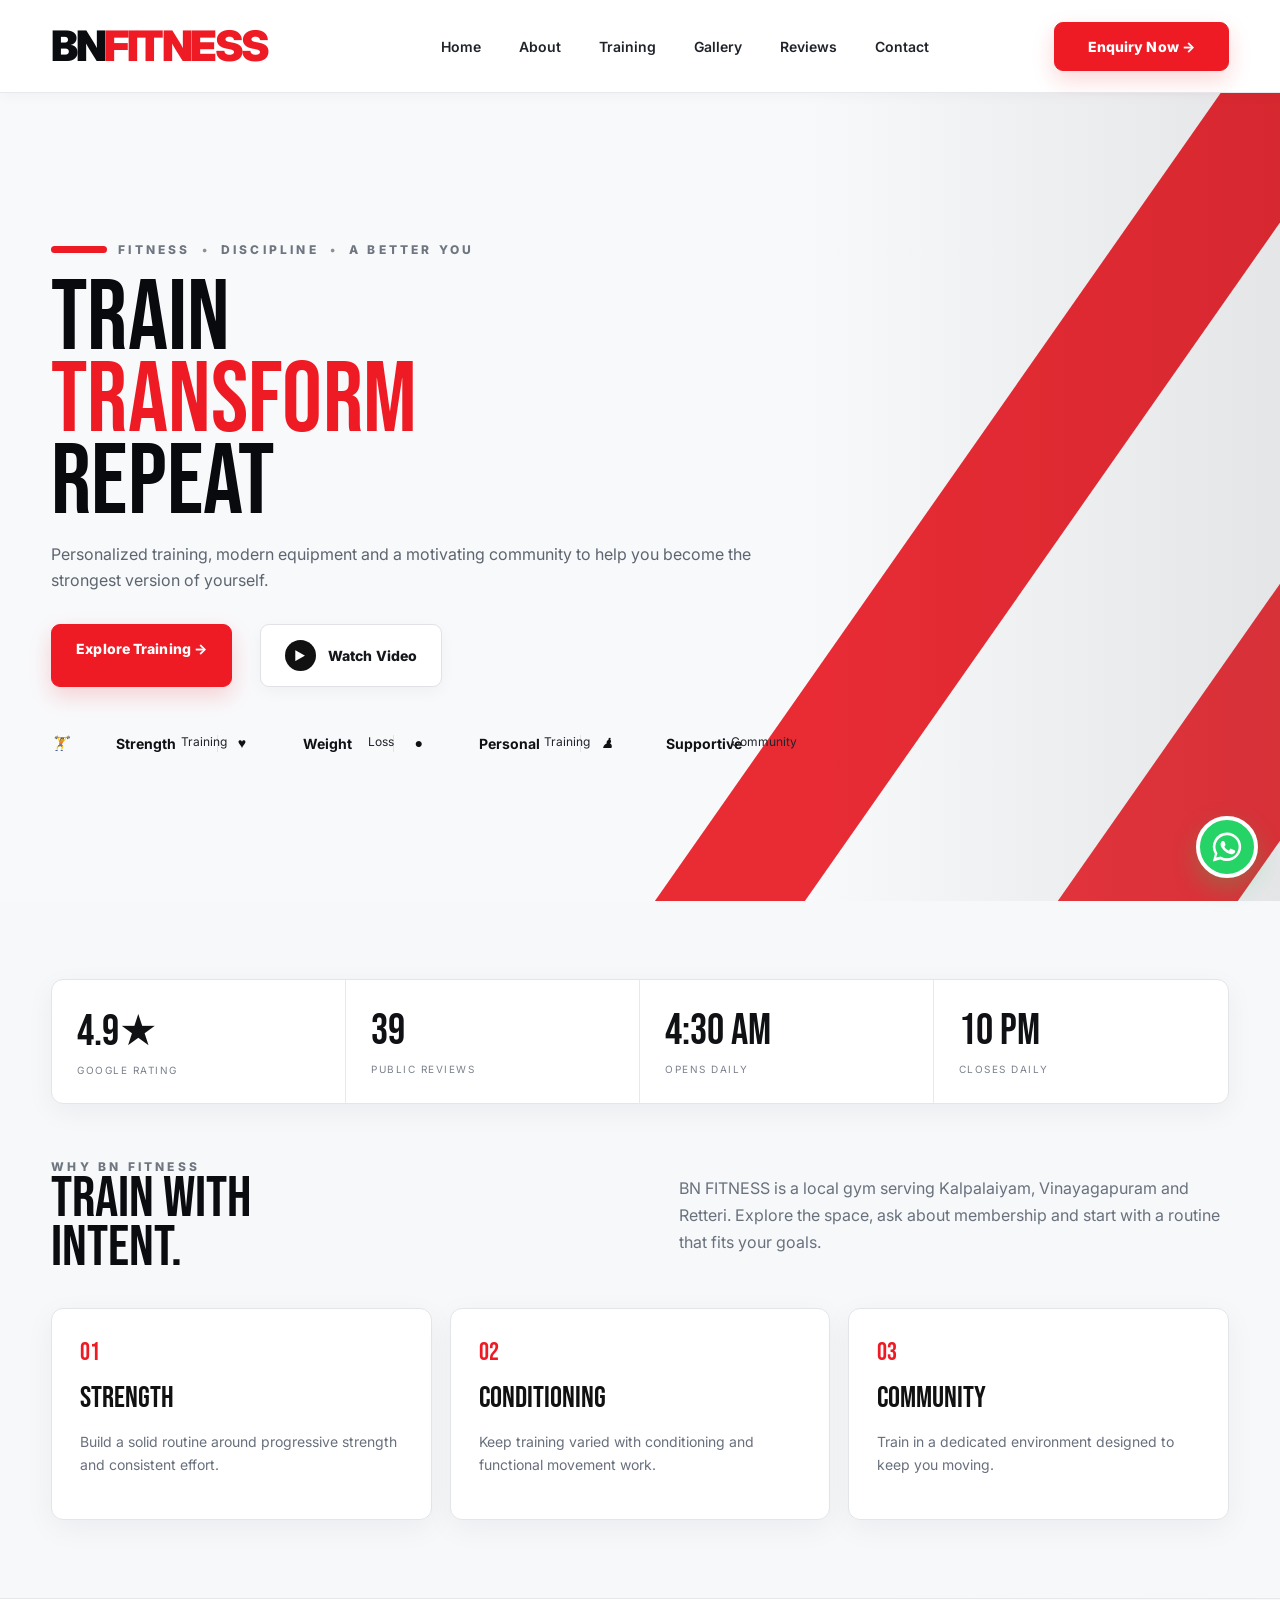
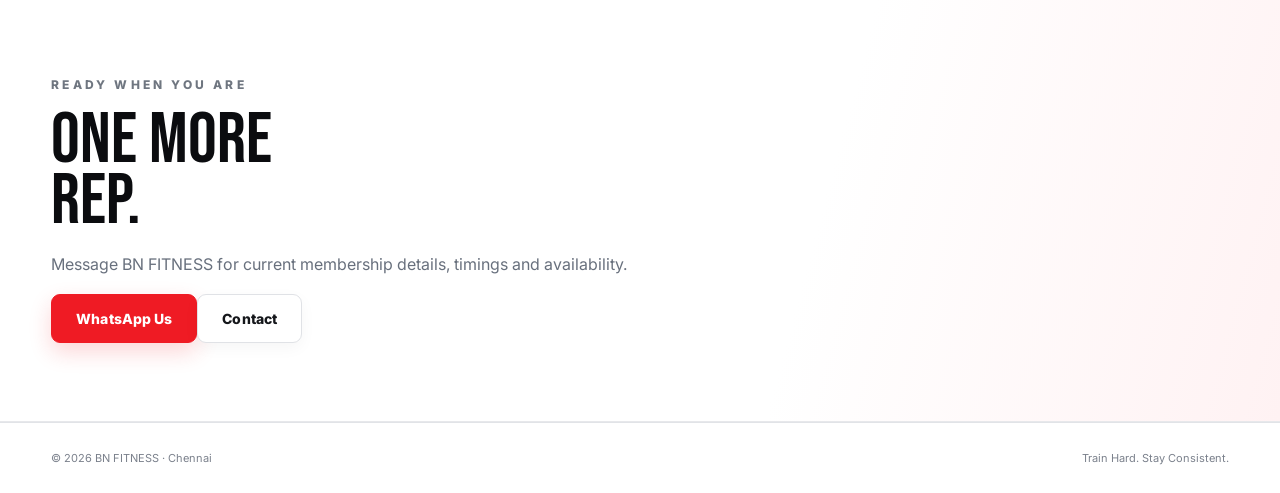
==== commit 8ecc2df1: "Match home hero feature row layout" ====
--- a/index.html
+++ b/index.html
@@ -1,6 +1,6 @@
 <!doctype html><html lang="en"><head><meta charset="utf-8"><meta name="viewport" content="width=device-width,initial-scale=1"><meta name="theme-color" content="#f6f7f9"><meta name="description" content="Train with purpose. Build strength. Create a stronger version of yourself at BN FITNESS."><title>BUILD YOUR BEST. | BN FITNESS</title><link rel="stylesheet" href="styles.css"></head><body><header class="nav"><div class="navin container"><a class="logo" href="index.html" aria-label="BN FITNESS home"><span class="logo-bn">BN</span> <span class="logo-fitness">FITNESS</span></a><nav class="links"><a href="index.html">Home</a><a href="about.html">About</a><a href="programs.html">Training</a><a href="gallery.html">Gallery</a><a href="reviews.html">Reviews</a><a href="contact.html">Contact</a></nav><a class="btn nav-cta" href="https://wa.me/917550177070?text=Hi%20BN%20FITNESS%2C%20I%27d%20like%20to%20know%20more." target="_blank">Enquiry Now →</a><button class="menu" id="menuBtn">☰</button></div><div class="mobile" id="mobileMenu"><a href="index.html">Home</a><a href="about.html">About</a><a href="programs.html">Training</a><a href="gallery.html">Gallery</a><a href="reviews.html">Reviews</a><a href="contact.html">Contact</a></div></header><section class="hero home-hero" style="background-image:url('https://images.unsplash.com/photo-1534438327276-14e5300c3a48?auto=format&fit=crop&w=1800&q=85')"><div class="hero-red red-one"></div><div class="hero-red red-two"></div><div class="container"><div class="ey hero-ey">FITNESS <span>•</span> DISCIPLINE <span>•</span> A BETTER YOU</div><h1><span>TRAIN</span><span class="red-text">TRANSFORM</span><span>REPEAT</span></h1><p>Personalized training, modern equipment and a motivating community to help you become the strongest version of yourself.</p><div class="actions"><a class="btn" href="programs.html">Explore Training →</a><a class="btn out video-btn" href="gallery.html"><span class="play">▶</span> Watch Video</a></div><div class="hero-features">
-<span><i class="feature-icon">⚊</i><b>Strength</b><small>Training</small></span>
-<span><i class="feature-icon">♡</i><b>Weight</b><small>Loss</small></span>
-<span><i class="feature-icon">●</i><b>Personal</b><small>Training</small></span>
-<span><i class="feature-icon">♟</i><b>Supportive</b><small>Community</small></span>
+<span><i class="feature-icon" aria-hidden="true">🏋</i><span class="feature-text"><b>Strength</b><small>Training</small></span></span>
+<span><i class="feature-icon" aria-hidden="true">♥</i><span class="feature-text"><b>Weight</b><small>Loss</small></span></span>
+<span><i class="feature-icon" aria-hidden="true">●</i><span class="feature-text"><b>Personal</b><small>Training</small></span></span>
+<span><i class="feature-icon" aria-hidden="true">♟</i><span class="feature-text"><b>Supportive</b><small>Community</small></span></span>
 </div></div></section><section class="page"><div class="container"><div class="stats"><div class="stat"><strong>4.9★</strong><span>Google rating</span></div><div class="stat"><strong>39</strong><span>Public reviews</span></div><div class="stat"><strong>4:30 AM</strong><span>Opens daily</span></div><div class="stat"><strong>10 PM</strong><span>Closes daily</span></div></div><div class="head"><div><div class="ey">WHY BN FITNESS</div><h2>TRAIN WITH<br>INTENT.</h2></div><p>BN FITNESS is a local gym serving Kalpalaiyam, Vinayagapuram and Retteri. Explore the space, ask about membership and start with a routine that fits your goals.</p></div><div class="grid"><article class="card"><span class="num">01</span><h3>Strength</h3><p>Build a solid routine around progressive strength and consistent effort.</p></article><article class="card"><span class="num">02</span><h3>Conditioning</h3><p>Keep training varied with conditioning and functional movement work.</p></article><article class="card"><span class="num">03</span><h3>Community</h3><p>Train in a dedicated environment designed to keep you moving.</p></article></div></div></section><section class="cta"><div class="container"><div class="ey">READY WHEN YOU ARE</div><h2>ONE MORE<br>REP.</h2><p>Message BN FITNESS for current membership details, timings and availability.</p><div class="actions"><a class="btn" href="https://wa.me/917550177070?text=Hi%20BN%20FITNESS%2C%20I%27d%20like%20membership%20details." target="_blank">WhatsApp Us</a><a class="btn out" href="contact.html">Contact</a></div></div></section><footer><div class="container foot"><span>© 2026 BN FITNESS · Chennai</span><span>Train Hard. Stay Consistent.</span></div></footer><a class="float" href="https://wa.me/917550177070" target="_blank" aria-label="Chat with BN FITNESS on WhatsApp"><svg viewBox="0 0 32 32" aria-hidden="true"><path fill="currentColor" d="M16 3.2a12.6 12.6 0 0 0-10.8 19L3.4 28.8l6.8-1.8A12.6 12.6 0 1 0 16 3.2Zm0 22.9a10.3 10.3 0 0 1-5.2-1.4l-.4-.2-4 .9 1.1-3.9-.3-.4A10.3 10.3 0 1 1 16 26.1Zm5.7-7.6c-.3-.2-1.9-.9-2.2-1-.3-.1-.5-.2-.7.2-.2.3-.8 1-.9 1.2-.2.2-.3.2-.6.1-1.5-.8-2.5-1.4-3.5-3.1-.3-.5.3-.5.8-1.7.1-.2.1-.4 0-.6-.1-.2-.7-1.8-1-2.4-.3-.6-.5-.5-.7-.5h-.6c-.2 0-.6.1-.9.4-.3.3-1.1 1.1-1.1 2.6s1.1 3 1.3 3.2c.2.2 2.2 3.4 5.4 4.7 2 .8 2.8.9 3.8.8.6-.1 1.9-.8 2.2-1.5.3-.7.3-1.3.2-1.5-.1-.2-.3-.3-.6-.5Z"/></svg></a><script src="script.js"></script></body></html>
--- a/styles.css
+++ b/styles.css
@@ -12,8 +12,8 @@
 .logo-bn{color:#0b0c0f}.logo-fitness{color:var(--r)}
 .links{display:flex;justify-content:center;align-items:center;gap:38px}
 .links a{font-size:14px;font-weight:600;color:#202329;position:relative;padding:36px 0}
-.links a:hover,.links a:first-child{color:var(--r)}
-.links a:first-child:after{content:'';position:absolute;left:0;right:0;bottom:23px;height:2px;background:var(--r)}
+.links a:hover{color:var(--r)}
+.links a:hover:after{content:'';position:absolute;left:0;right:0;bottom:23px;height:2px;background:var(--r);border-radius:2px}
 .nav-cta{justify-self:end;min-width:175px;text-align:center;padding:16px 20px}
 .btn{display:inline-block;background:var(--r);border:1px solid var(--r);color:#fff;padding:15px 24px;font-size:14px;font-weight:800;letter-spacing:.1px;border-radius:9px;box-shadow:0 9px 22px rgba(239,27,36,.18);transition:.2s}
 .btn:hover{transform:translateY(-2px)}
@@ -22,26 +22,26 @@
 .mobile{display:none;background:#fff;padding:12px 4%;border-top:1px solid #eee}
 .mobile.open{display:grid}
 .mobile a{padding:13px 0;border-bottom:1px solid #eceef1;font-size:12px;font-weight:800;text-transform:uppercase}
-.hero{min-height:650px;background-color:#f8f9fb;background-size:52% 100%;background-position:right center;background-repeat:no-repeat;display:flex;align-items:center;position:relative;overflow:hidden}
+.hero{min-height:calc(100vh - 92px);background-color:#f8f9fb;background-size:50% 100%;background-position:right center;background-repeat:no-repeat;display:flex;align-items:center;position:relative;overflow:hidden}
 .hero:before{content:'';position:absolute;inset:0;pointer-events:none;background:linear-gradient(90deg,#f8f9fb 0%,rgba(248,249,251,.96) 39%,rgba(248,249,251,.12) 63%,rgba(0,0,0,.08) 100%)}
-.hero .container{position:relative;z-index:3;padding:86px 0;max-width:1180px}
+.hero .container{position:relative;z-index:3;padding:70px 0;max-width:1180px}
 .hero .container>*{max-width:700px}
 .ey{font-size:12px;font-weight:800;letter-spacing:3.2px;color:#6f7680}
 .hero-ey{display:flex;gap:11px;align-items:center}
 .hero-ey:before{content:'';width:56px;height:7px;border-radius:10px;background:var(--r)}
 .hero-ey span{color:#8b9098}
-.hero h1{font:clamp(70px,8.5vw,116px)/.82 'Bebas Neue';letter-spacing:.2px;margin:22px 0 16px;color:#090a0d;max-width:730px}
+.hero h1{font:clamp(68px,7.8vw,112px)/.82 'Bebas Neue';letter-spacing:.2px;margin:22px 0 16px;color:#090a0d;max-width:730px}
 .home-hero h1 span{display:block}
 .home-hero .red-text{color:var(--r)}
-.hero p{max-width:650px;color:#5d6570;line-height:1.65;font-size:17px}
-.hero .actions{position:relative;display:flex;gap:28px;margin-top:28px}
+.hero p{max-width:650px;color:#5d6570;line-height:1.65;font-size:16px}
+.hero .actions{position:relative;display:flex;gap:28px;margin-top:30px}
 .video-btn{display:flex;align-items:center;gap:12px}
 .play{width:31px;height:31px;border-radius:50%;display:grid;place-items:center;background:#111;color:#fff;font-size:12px}
 .hero-red{position:absolute;z-index:2;pointer-events:none;transform:skewX(-35deg)}
 .red-one{right:17%;top:-18%;width:150px;height:145%;background:rgba(239,27,36,.92)}
 .red-two{right:-2%;top:43%;width:180px;height:90%;background:rgba(239,27,36,.88)}
-.hero-features{display:flex;gap:0;margin-top:52px;max-width:720px!important}
-.hero-features span{min-width:145px;padding:0 20px;border-right:1px solid #e2e4e8;font-size:21px;color:#101114}
+.hero-features{display:flex;gap:0;margin-top:48px;max-width:730px!important}
+.hero-features span{min-width:145px;padding:0 20px;border-right:1px solid #e2e4e8;font-size:14px;color:#101114;display:grid;grid-template-columns:38px 1fr;align-items:center}
 .hero-features span:first-child{padding-left:0}
 .hero-features span:last-child{border:0}
 .hero-features b{font-size:14px;margin-left:7px}
@@ -92,17 +92,17 @@
 @media(max-width:1050px){
 .navin{grid-template-columns:230px 1fr 155px}.logo-bn,.logo-fitness{font-size:34px}.links{gap:22px}.links a{font-size:13px}.nav-cta{min-width:145px}
 }
-@media(max-width:900px){
+.hero-red{mix-blend-mode:multiply}\n@media(max-width:900px){
 .links,.navin>.nav-cta{display:none}.navin{display:flex;min-height:82px}.menu{display:block;margin-left:auto}
 .grid{grid-template-columns:1fr 1fr}.split{grid-template-columns:1fr}
 .gallery{grid-template-columns:1fr 1fr}.stats{grid-template-columns:1fr 1fr}
 .stat:nth-child(2){border-right:0}.stat:nth-child(-n+2){border-bottom:1px solid #e8e9ec}
-.head{display:block}.hero{background-size:48% 100%;min-height:600px}
+.head{display:block}.hero{background-size:48% 100%;min-height:620px}
 .hero-features{flex-wrap:wrap;gap:18px}.hero-features span{min-width:135px}
 }
 @media(max-width:560px){
 .logo-bn,.logo-fitness{font-size:31px;letter-spacing:-1.8px}
-.grid,.gallery{grid-template-columns:1fr}.hero{min-height:720px;background-size:100% 48%;background-position:center bottom;align-items:flex-start}
+.grid,.gallery{grid-template-columns:1fr}.hero{min-height:700px;background-size:100% 48%;background-position:center bottom;align-items:flex-start}
 .hero:before{background:linear-gradient(180deg,#f8f9fb 0%,#f8f9fb 52%,rgba(248,249,251,.25) 74%,rgba(0,0,0,.08) 100%)}
 .hero .container{padding:55px 0 330px}.hero h1{font-size:74px}.head h2,.cta h2{font-size:52px}.split h2{font-size:55px}.page{padding:58px 0}
 .hero p{font-size:15px}.hero .actions{gap:10px;flex-wrap:wrap}.hero-features{display:grid;grid-template-columns:1fr 1fr;margin-top:30px;gap:15px}.hero-features span{border:0;border-right:1px solid #e4e5e8;min-width:0;padding:0 10px}.hero-features span:nth-child(2n){border:0}
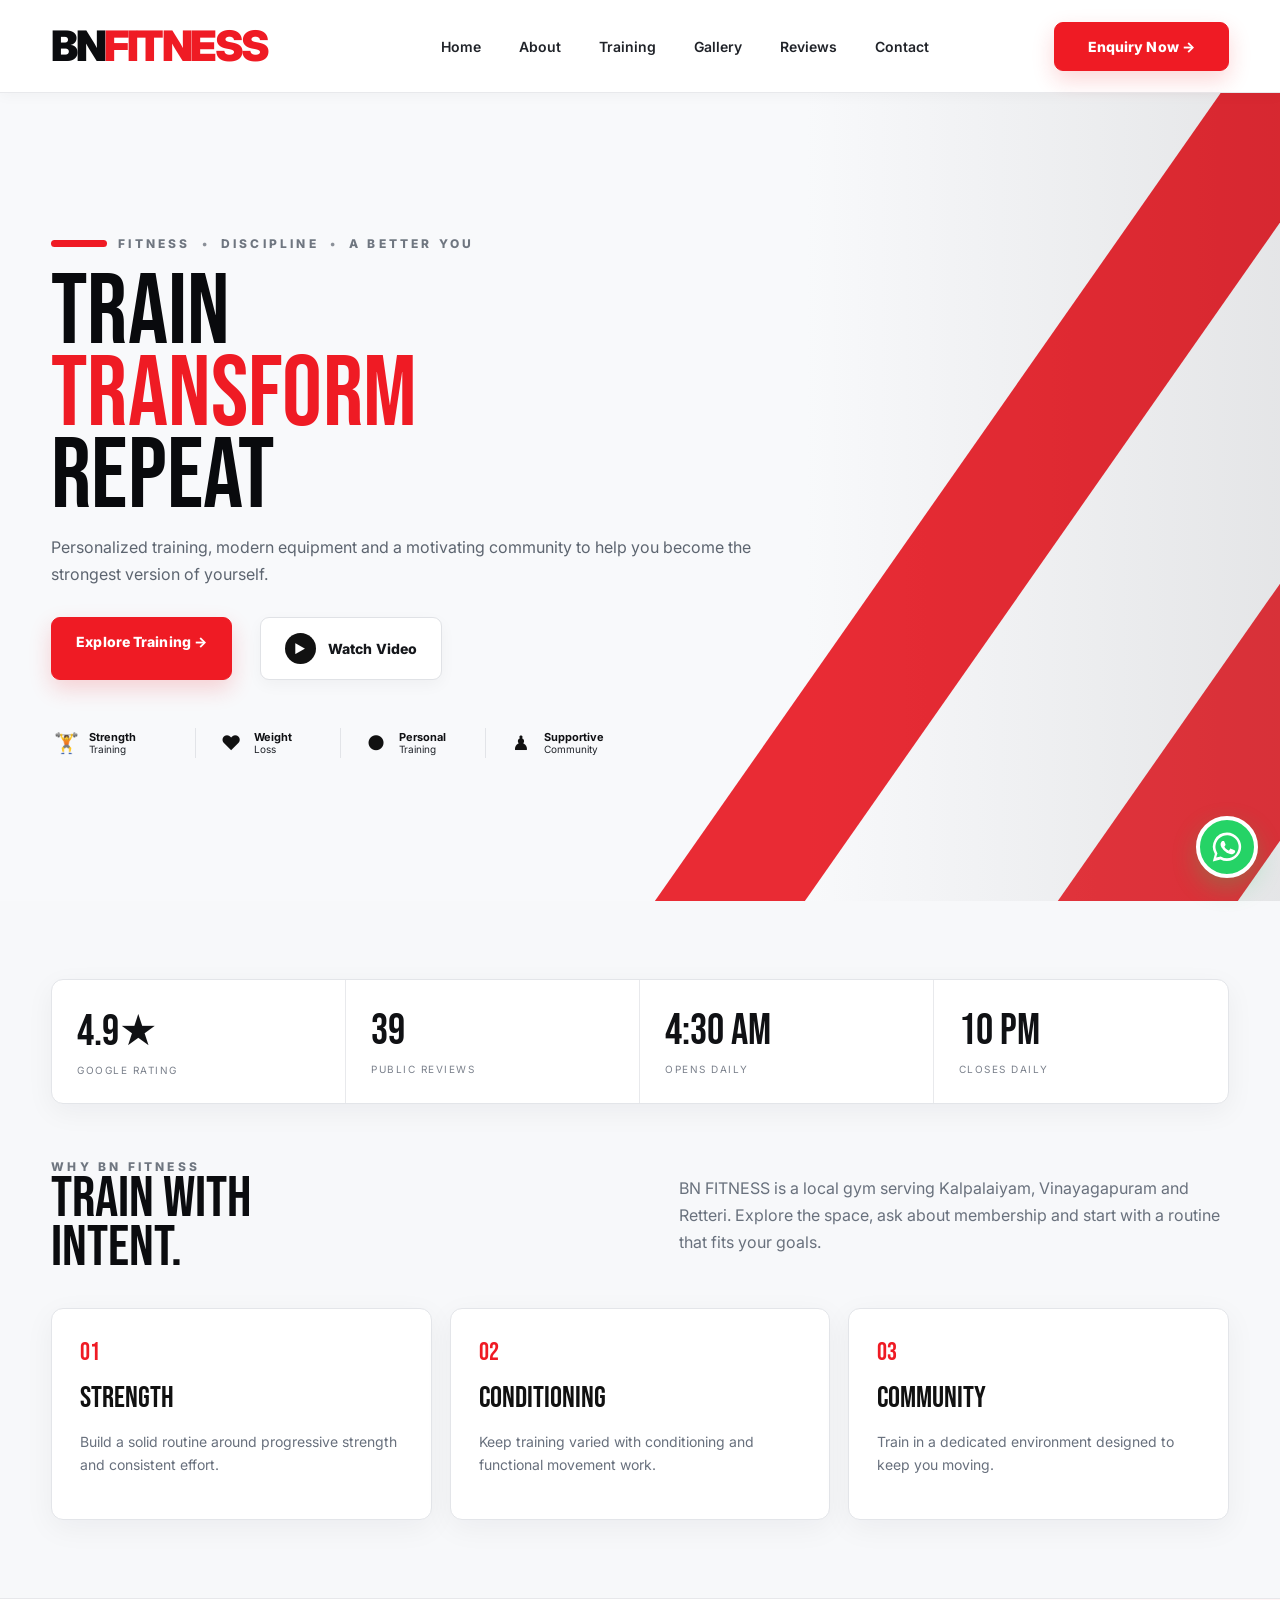
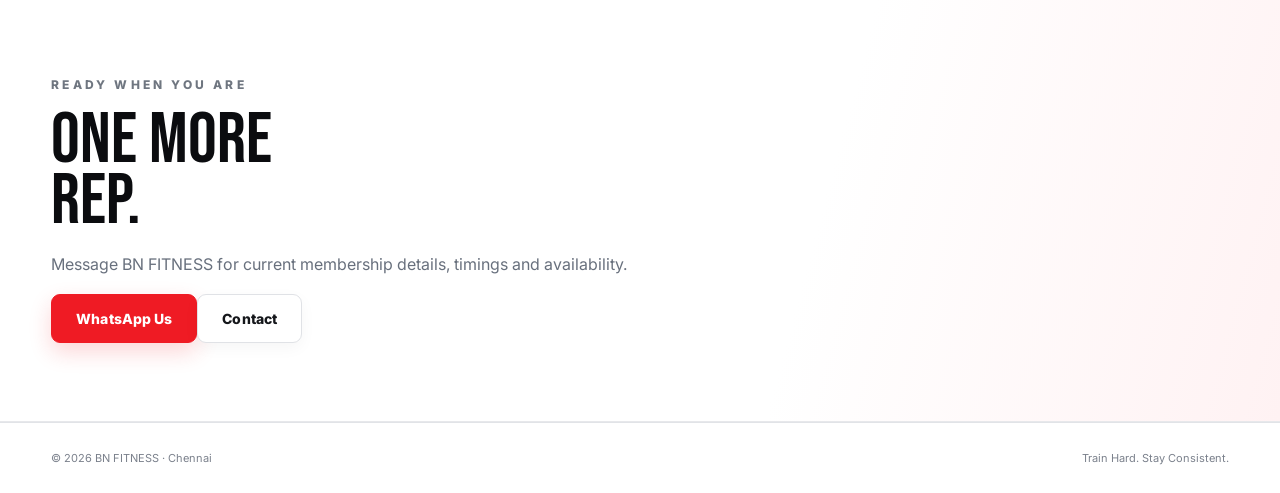
==== commit b13a4369: "Add responsive BN FITNESS tagline header" ====
--- a/index.html
+++ b/index.html
@@ -1,4 +1,4 @@
-<!doctype html><html lang="en"><head><meta charset="utf-8"><meta name="viewport" content="width=device-width,initial-scale=1"><meta name="theme-color" content="#f6f7f9"><meta name="description" content="Train with purpose. Build strength. Create a stronger version of yourself at BN FITNESS."><title>BUILD YOUR BEST. | BN FITNESS</title><link rel="stylesheet" href="styles.css"></head><body><header class="nav"><div class="navin container"><a class="logo" href="index.html" aria-label="BN FITNESS home"><span class="logo-bn">BN</span> <span class="logo-fitness">FITNESS</span></a><nav class="links"><a href="index.html">Home</a><a href="about.html">About</a><a href="programs.html">Training</a><a href="gallery.html">Gallery</a><a href="reviews.html">Reviews</a><a href="contact.html">Contact</a></nav><a class="btn nav-cta" href="https://wa.me/917550177070?text=Hi%20BN%20FITNESS%2C%20I%27d%20like%20to%20know%20more." target="_blank">Enquiry Now →</a><button class="menu" id="menuBtn">☰</button></div><div class="mobile" id="mobileMenu"><a href="index.html">Home</a><a href="about.html">About</a><a href="programs.html">Training</a><a href="gallery.html">Gallery</a><a href="reviews.html">Reviews</a><a href="contact.html">Contact</a></div></header><section class="hero home-hero" style="background-image:url('https://images.unsplash.com/photo-1534438327276-14e5300c3a48?auto=format&fit=crop&w=1800&q=85')"><div class="hero-red red-one"></div><div class="hero-red red-two"></div><div class="container"><div class="ey hero-ey">FITNESS <span>•</span> DISCIPLINE <span>•</span> A BETTER YOU</div><h1><span>TRAIN</span><span class="red-text">TRANSFORM</span><span>REPEAT</span></h1><p>Personalized training, modern equipment and a motivating community to help you become the strongest version of yourself.</p><div class="actions"><a class="btn" href="programs.html">Explore Training →</a><a class="btn out video-btn" href="gallery.html"><span class="play">▶</span> Watch Video</a></div><div class="hero-features">
+<!doctype html><html lang="en"><head><meta charset="utf-8"><meta name="viewport" content="width=device-width,initial-scale=1"><meta name="theme-color" content="#f6f7f9"><meta name="description" content="Train with purpose. Build strength. Create a stronger version of yourself at BN FITNESS."><title>BUILD YOUR BEST. | BN FITNESS</title><link rel="stylesheet" href="styles.css"></head><body><header class="nav"><div class="navin container"><a class="logo" href="index.html" aria-label="BN FITNESS home"><span class="logo-main"><span class="logo-bn">BN</span> <span class="logo-fitness">FITNESS</span></span><span class="logo-tagline"><i></i><span>TRAIN&nbsp;&nbsp; TRANSFORM&nbsp;&nbsp; REPEAT</span><i></i></span></a><nav class="links"><a href="index.html">Home</a><a href="about.html">About</a><a href="programs.html">Training</a><a href="gallery.html">Gallery</a><a href="reviews.html">Reviews</a><a href="contact.html">Contact</a></nav><a class="btn nav-cta" href="https://wa.me/917550177070?text=Hi%20BN%20FITNESS%2C%20I%27d%20like%20to%20know%20more." target="_blank">Enquiry Now →</a><button class="menu" id="menuBtn">☰</button></div><div class="mobile" id="mobileMenu"><a href="index.html">Home</a><a href="about.html">About</a><a href="programs.html">Training</a><a href="gallery.html">Gallery</a><a href="reviews.html">Reviews</a><a href="contact.html">Contact</a></div></header><section class="hero home-hero" style="background-image:url('https://images.unsplash.com/photo-1534438327276-14e5300c3a48?auto=format&fit=crop&w=1800&q=85')"><div class="hero-red red-one"></div><div class="hero-red red-two"></div><div class="container"><div class="ey hero-ey">FITNESS <span>•</span> DISCIPLINE <span>•</span> A BETTER YOU</div><h1><span>TRAIN</span><span class="red-text">TRANSFORM</span><span>REPEAT</span></h1><p>Personalized training, modern equipment and a motivating community to help you become the strongest version of yourself.</p><div class="actions"><a class="btn" href="programs.html">Explore Training →</a><a class="btn out video-btn" href="gallery.html"><span class="play">▶</span> Watch Video</a></div><div class="hero-features">
 <span><i class="feature-icon" aria-hidden="true">🏋</i><span class="feature-text"><b>Strength</b><small>Training</small></span></span>
 <span><i class="feature-icon" aria-hidden="true">♥</i><span class="feature-text"><b>Weight</b><small>Loss</small></span></span>
 <span><i class="feature-icon" aria-hidden="true">●</i><span class="feature-text"><b>Personal</b><small>Training</small></span></span>
--- a/styles.css
+++ b/styles.css
@@ -2,7 +2,7 @@
 :root{--r:#ef1b24;--b:#f7f8fa;--p:#fff;--l:#e6e7ea;--m:#69717d;--ink:#0b0c0f;--soft:#eef0f3}
 *{box-sizing:border-box}
 html{scroll-behavior:smooth}
-body{margin:0;background:var(--b);color:var(--ink);font-family:Inter,Arial,sans-serif}
+body{margin:0;background:var(--b);color:var(--ink);font-family:Inter,Arial,sans-serif;overflow-x:hidden}
 a{color:inherit;text-decoration:none}
 .container{width:min(1180px,92%);margin:auto}
 .nav{position:sticky;top:0;z-index:30;background:#fff;border-bottom:1px solid #e8e9ec;box-shadow:0 2px 14px rgba(0,0,0,.04)}
@@ -19,9 +19,11 @@
 .btn:hover{transform:translateY(-2px)}
 .btn.out{background:#fff;color:#15171b;border-color:#e0e2e6;box-shadow:0 5px 16px rgba(0,0,0,.04)}
 .menu{display:none;background:none;border:0;color:var(--ink);font-size:25px}
-.mobile{display:none;background:#fff;padding:12px 4%;border-top:1px solid #eee}
-.mobile.open{display:grid}
-.mobile a{padding:13px 0;border-bottom:1px solid #eceef1;font-size:12px;font-weight:800;text-transform:uppercase}
+.mobile{display:none;position:fixed;top:82px;right:0;width:min(290px,82vw);height:calc(100dvh - 82px);z-index:60;background:#fff;padding:18px 22px;box-shadow:-10px 0 30px rgba(0,0,0,.12);border-left:1px solid #e5e6e9;overflow-y:auto;overscroll-behavior:contain}
+.mobile.open{display:grid;align-content:start}
+.mobile a{padding:17px 0;border-bottom:1px solid #eceef1;font-size:13px;font-weight:800;text-transform:uppercase}
+.mobile a:hover{color:var(--r)}
+.mobile a.active{color:inherit}
 .hero{min-height:calc(100vh - 92px);background-color:#f8f9fb;background-size:50% 100%;background-position:right center;background-repeat:no-repeat;display:flex;align-items:center;position:relative;overflow:hidden}
 .hero:before{content:'';position:absolute;inset:0;pointer-events:none;background:linear-gradient(90deg,#f8f9fb 0%,rgba(248,249,251,.96) 39%,rgba(248,249,251,.12) 63%,rgba(0,0,0,.08) 100%)}
 .hero .container{position:relative;z-index:3;padding:70px 0;max-width:1180px}
@@ -41,11 +43,13 @@
 .red-one{right:17%;top:-18%;width:150px;height:145%;background:rgba(239,27,36,.92)}
 .red-two{right:-2%;top:43%;width:180px;height:90%;background:rgba(239,27,36,.88)}
 .hero-features{display:flex;gap:0;margin-top:48px;max-width:730px!important}
-.hero-features span{min-width:145px;padding:0 20px;border-right:1px solid #e2e4e8;font-size:14px;color:#101114;display:grid;grid-template-columns:38px 1fr;align-items:center}
-.hero-features span:first-child{padding-left:0}
-.hero-features span:last-child{border:0}
-.hero-features b{font-size:14px;margin-left:7px}
-.hero-features small{display:block;margin-left:34px;margin-top:-3px;font-size:12px;color:#20242a}
+.hero-features>span{min-width:145px;padding:0 20px;border-right:1px solid #e2e4e8;font-size:14px;color:#101114;display:flex;align-items:center;gap:8px}
+.hero-features>span:first-child{padding-left:0}
+.hero-features>span:last-child{border:0}
+.feature-icon{width:30px;height:30px;display:grid;place-items:center;font-style:normal;font-size:20px;color:#111;flex:0 0 30px}
+.feature-text{display:flex;flex-direction:column;gap:1px}
+.hero-features b{font-size:11px;line-height:1.1;margin:0;white-space:nowrap}
+.hero-features small{display:block;margin:0;font-size:10px;line-height:1.1;color:#20242a;white-space:nowrap}
 .page{padding:78px 0}
 .head{display:flex;justify-content:space-between;gap:30px;align-items:end;margin-bottom:35px}
 .head h2,.split h2,.cta h2{font:58px/.85 'Bebas Neue';margin:0;color:#0b0c0f}
@@ -93,7 +97,8 @@
 .navin{grid-template-columns:230px 1fr 155px}.logo-bn,.logo-fitness{font-size:34px}.links{gap:22px}.links a{font-size:13px}.nav-cta{min-width:145px}
 }
 .hero-red{mix-blend-mode:multiply}\n@media(max-width:900px){
-.links,.navin>.nav-cta{display:none}.navin{display:flex;min-height:82px}.menu{display:block;margin-left:auto}
+.links,.navin>.nav-cta{display:none}.navin{display:flex;min-height:82px}.menu{display:block;margin-left:auto;position:relative;z-index:70;cursor:pointer}
+.mobile{top:82px}
 .grid{grid-template-columns:1fr 1fr}.split{grid-template-columns:1fr}
 .gallery{grid-template-columns:1fr 1fr}.stats{grid-template-columns:1fr 1fr}
 .stat:nth-child(2){border-right:0}.stat:nth-child(-n+2){border-bottom:1px solid #e8e9ec}
@@ -109,3 +114,67 @@
 .red-one,.red-two{opacity:.6}.red-one{right:5%;width:85px}.red-two{right:-10%;width:100px}
 .foot{display:block}.foot span{display:block;margin:7px 0}.gallery-actions{display:grid}.gallery-actions .btn{width:100%;text-align:center}
 }
+
+/* Contact page mobile layout */
+@media(max-width:900px){
+  .contact-page .page{padding:48px 0}
+  .contact-page .split{grid-template-columns:1fr;gap:28px}
+  .contact-page .split h2{font-size:58px}
+  .contact-page .form{width:100%}
+  .contact-page .actions{display:flex;flex-wrap:wrap;gap:10px}
+  .contact-page .actions .btn{flex:1 1 140px;text-align:center}
+  .contact-page .map{height:360px}
+}
+@media(max-width:560px){
+  .contact-page .page{padding:42px 0}
+  .contact-page .split h2{font-size:50px}
+  .contact-page .split p{font-size:14px;line-height:1.75}
+  .contact-page .actions{display:grid;grid-template-columns:1fr}
+  .contact-page .actions .btn{width:100%}
+  .contact-page .form input,.contact-page .form select,.contact-page .form textarea{font-size:14px;padding:14px}
+  .contact-page .map{height:300px}
+}
+/* FINAL MOBILE CONTACT FIX */
+@media (max-width:900px){
+  html,body{width:100%;max-width:100%;overflow-x:hidden}
+  .nav{height:82px;position:sticky;top:0}
+  .navin{width:100%;padding:0 20px;min-height:82px;display:flex;align-items:center;justify-content:space-between;gap:10px}
+  .logo{min-width:0;flex-shrink:1}
+  .logo-bn,.logo-fitness{font-size:30px;letter-spacing:-1.8px}
+  .menu{display:flex;align-items:center;justify-content:center;width:44px;height:44px;padding:0;margin:0 0 0 auto;font-size:27px;line-height:1;flex:0 0 44px}
+  .mobile{top:82px;width:min(310px,88vw);height:calc(100dvh - 82px);padding:12px 22px 30px;overflow-y:auto;overflow-x:hidden;-webkit-overflow-scrolling:touch}
+  .mobile a{padding:18px 0;font-size:14px}
+  .contact-page .hero{min-height:480px;height:auto;background-size:100% 100%;background-position:center;align-items:center}
+  .contact-page .hero:before{background:linear-gradient(180deg,rgba(248,249,251,.96) 0%,rgba(248,249,251,.84) 48%,rgba(248,249,251,.25) 100%)}
+  .contact-page .hero .container{width:92%;padding:70px 0;max-width:none}
+  .contact-page .hero h1{font-size:68px;margin:18px 0 14px;line-height:.86}
+  .contact-page .hero p{font-size:15px;max-width:100%;line-height:1.55}
+  .contact-page .page{width:100%;padding:48px 0}
+  .contact-page .container{width:92%;max-width:none}
+  .contact-page .split{display:grid;grid-template-columns:1fr;gap:32px;width:100%}
+  .contact-page .split>div,.contact-page .form{width:100%;min-width:0}
+  .contact-page .split h2{font-size:58px;line-height:.88;margin:8px 0 20px}
+  .contact-page .split p{font-size:14px;line-height:1.75;overflow-wrap:anywhere}
+  .contact-page .actions{display:grid;grid-template-columns:1fr 1fr;gap:10px;width:100%;margin-top:24px}
+  .contact-page .actions .btn{width:100%;text-align:center;padding:14px 10px}
+  .contact-page .form{display:grid;gap:12px}
+  .contact-page .form input,.contact-page .form select,.contact-page .form textarea{width:100%;min-width:0;font-size:14px;padding:14px}
+  .contact-page .form textarea{min-height:125px;resize:vertical}
+  .contact-page .form button{width:100%;margin:0}
+  .contact-page .notice{font-size:12px;line-height:1.6;margin-bottom:18px}
+  .contact-page .map{display:block;width:100%;height:320px;border-radius:10px}
+  .contact-page footer .foot{width:92%;padding-bottom:10px}
+  .contact-page .float{width:56px;height:56px;right:16px;bottom:16px}
+  .contact-page .float svg{width:31px;height:31px}
+}
+@media (max-width:560px){
+  .navin{padding:0 16px}
+  .logo-bn,.logo-fitness{font-size:27px;letter-spacing:-1.5px}
+  .contact-page .hero{min-height:430px}
+  .contact-page .hero .container{padding:55px 0}
+  .contact-page .hero h1{font-size:60px}
+  .contact-page .page{padding:40px 0}
+  .contact-page .split h2{font-size:50px}
+  .contact-page .actions{grid-template-columns:1fr}
+  .contact-page .map{height:280px}
+}
